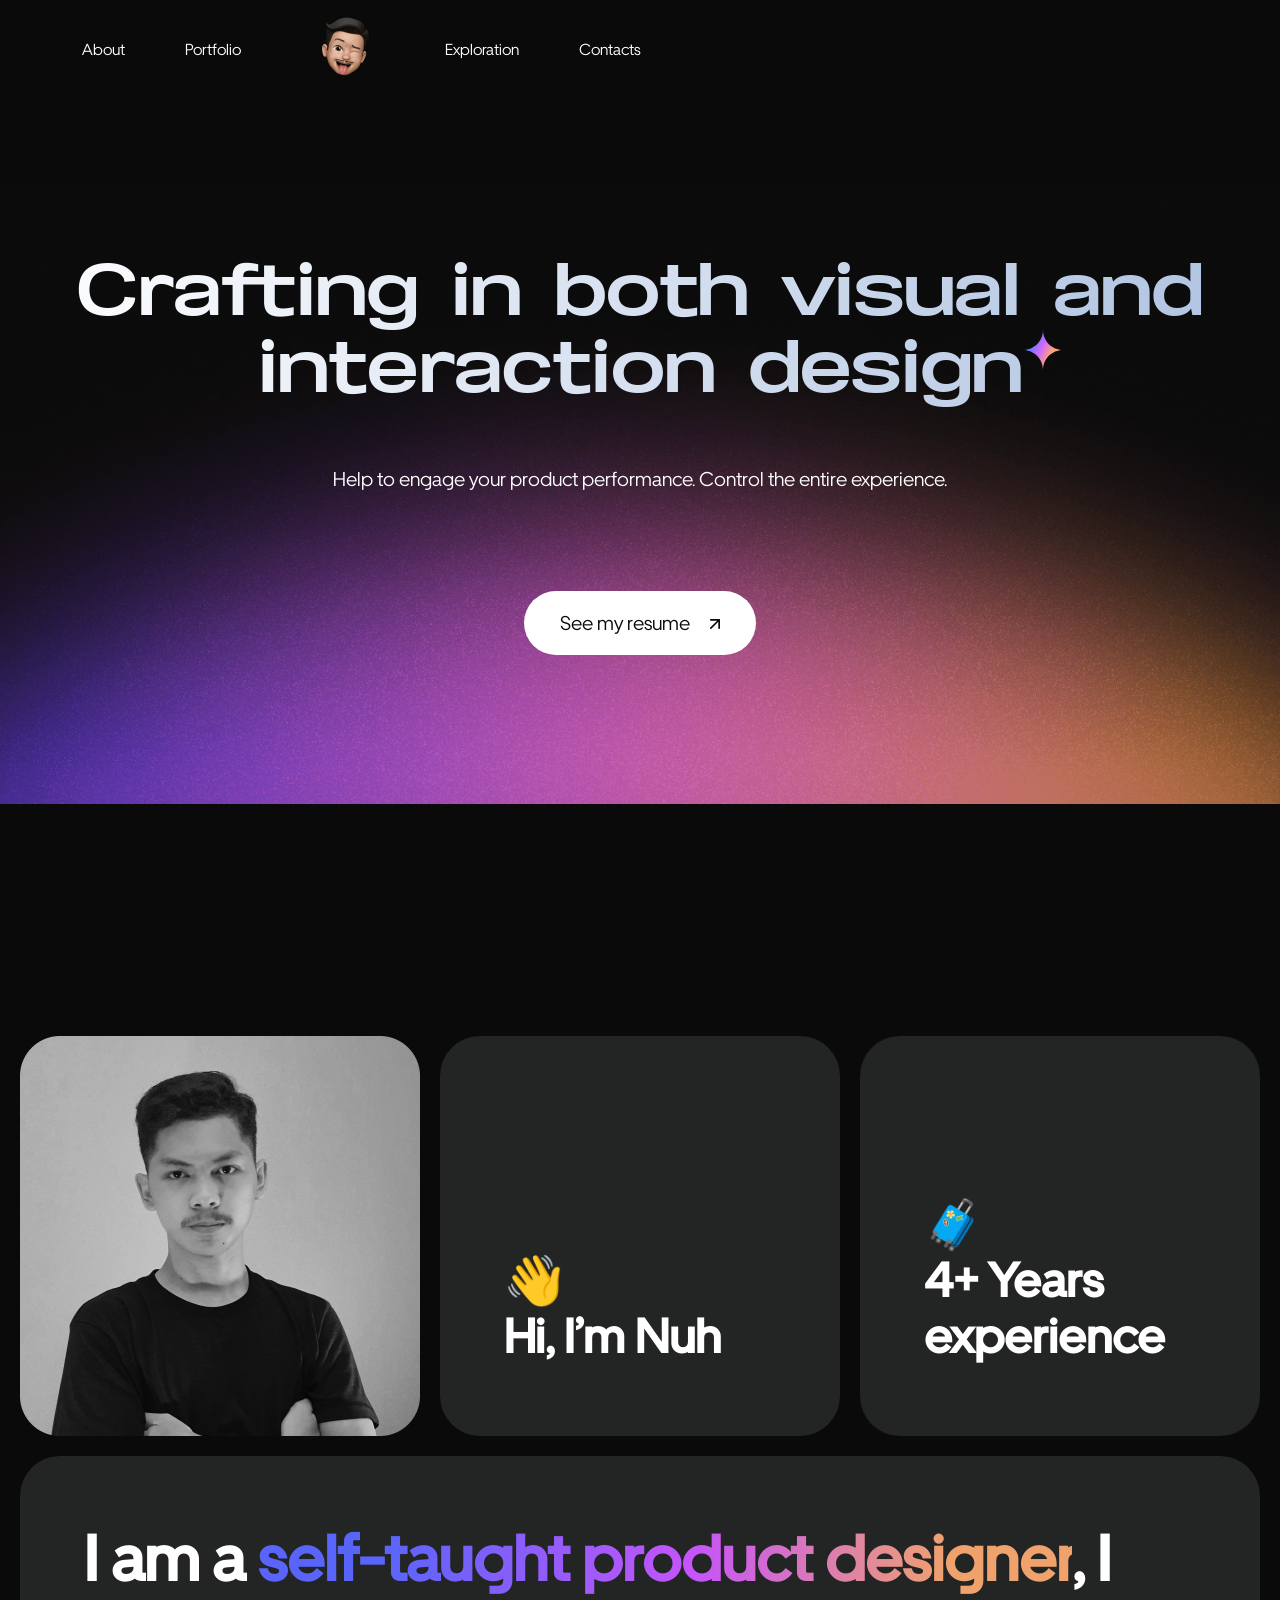
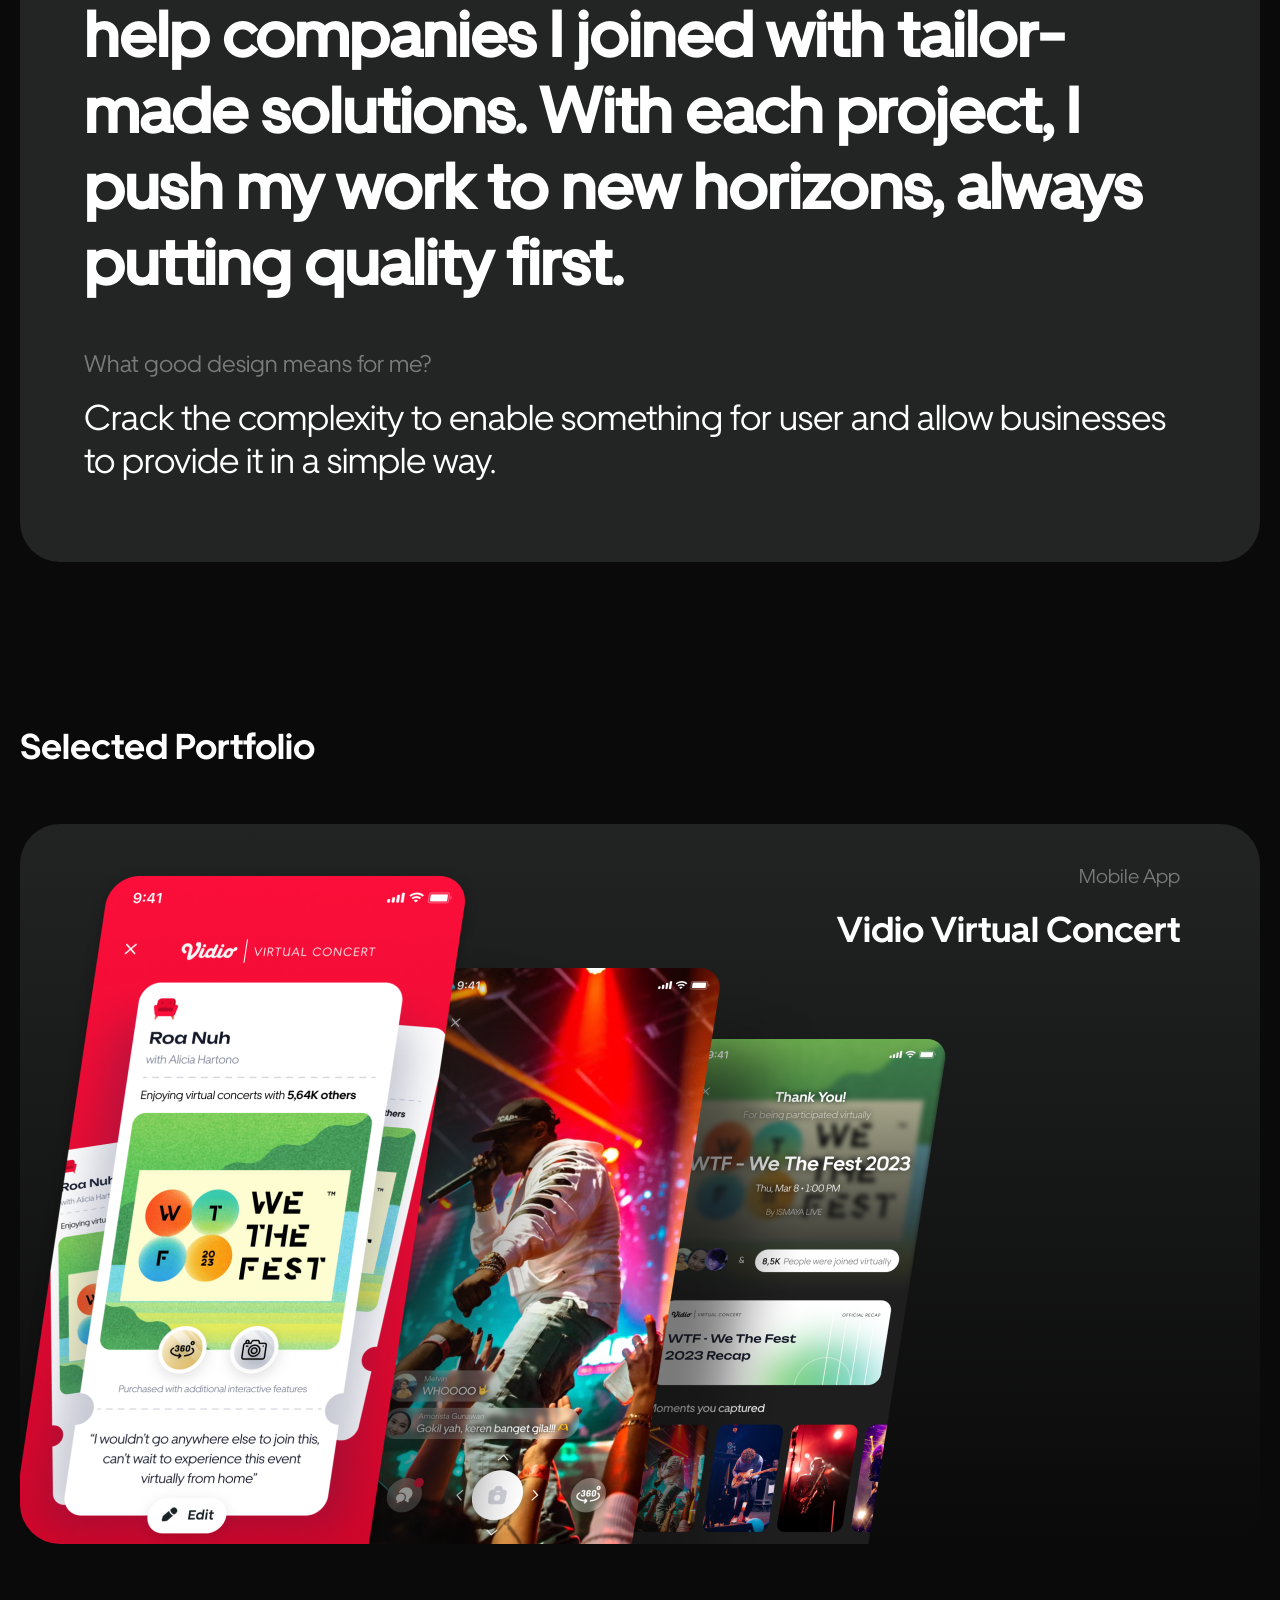
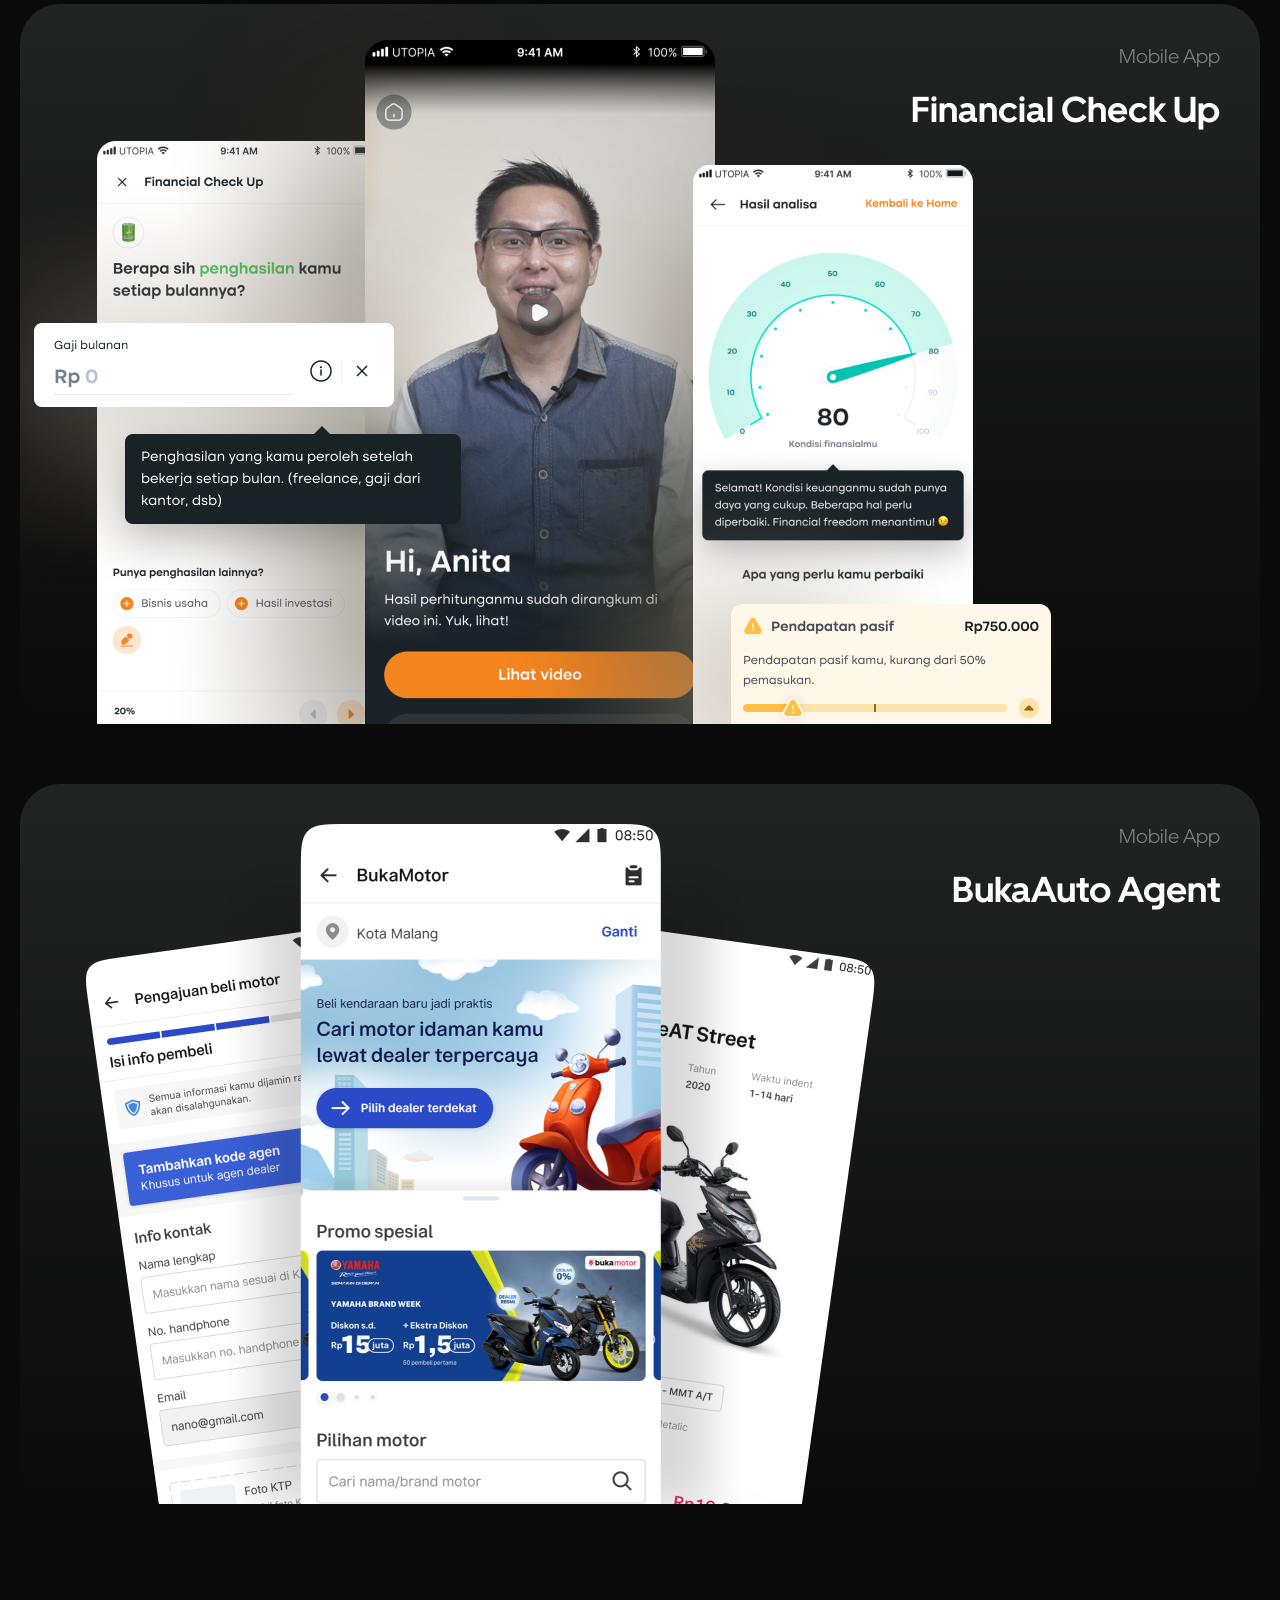
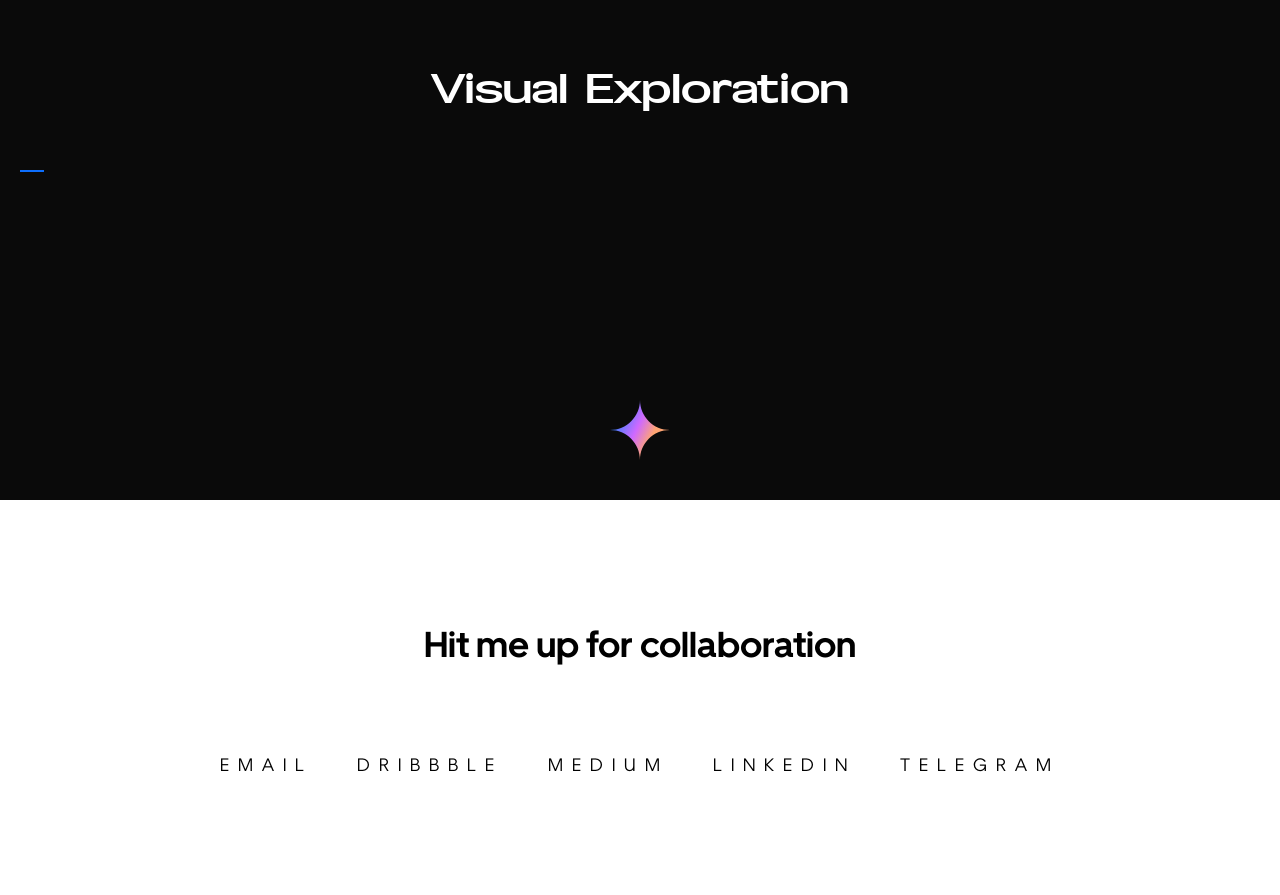
==== index.html @ 3cb9debc "4 years and linked portfolio" ====
<!DOCTYPE html>
<html lang="en">

<head>
    <meta charset="UTF-8">
    <meta http-equiv="X-UA-Compatible" content="IE=edge">
    <meta name="viewport" content="width=device-width, initial-scale=1.0">
    <link href="https://cdn.jsdelivr.net/npm/bootstrap@5.0.2/dist/css/bootstrap.min.css" rel="stylesheet"
        integrity="sha384-EVSTQN3/azprG1Anm3QDgpJLIm9Nao0Yz1ztcQTwFspd3yD65VohhpuuCOmLASjC" crossorigin="anonymous">
    <link rel="stylesheet" href="sass/main.css">
    <link rel="stylesheet" href="https://cdnjs.cloudflare.com/ajax/libs/slick-carousel/1.9.0/slick.min.css">
    <link rel="stylesheet" href="https://cdnjs.cloudflare.com/ajax/libs/slick-carousel/1.9.0/slick-theme.min.css">
    <link rel="stylesheet" href="sass/slick.css">

    <title>Roa Nuh</title>
    <link rel="apple-touch-icon" sizes="57x57" href="/apple-icon-57x57.png">
    <link rel="apple-touch-icon" sizes="60x60" href="/apple-icon-60x60.png">
    <link rel="apple-touch-icon" sizes="72x72" href="/apple-icon-72x72.png">
    <link rel="apple-touch-icon" sizes="76x76" href="/apple-icon-76x76.png">
    <link rel="apple-touch-icon" sizes="114x114" href="/apple-icon-114x114.png">
    <link rel="apple-touch-icon" sizes="120x120" href="/apple-icon-120x120.png">
    <link rel="apple-touch-icon" sizes="144x144" href="/apple-icon-144x144.png">
    <link rel="apple-touch-icon" sizes="152x152" href="/apple-icon-152x152.png">
    <link rel="apple-touch-icon" sizes="180x180" href="/apple-icon-180x180.png">
    <link rel="icon" type="image/png" sizes="192x192" href="/android-icon-192x192.png">
    <link rel="icon" type="image/png" sizes="32x32" href="/favicon-32x32.png">
    <link rel="icon" type="image/png" sizes="96x96" href="/favicon-96x96.png">
    <link rel="icon" type="image/png" sizes="16x16" href="/favicon-16x16.png">
    <link rel="manifest" href="/manifest.json">
    <meta name="msapplication-TileColor" content="#ffffff">
    <meta name="msapplication-TileImage" content="/ms-icon-144x144.png">
    <meta name="theme-color" content="#ffffff">
</head>

<body>
    <nav class="navbar navbar-expand-lg fixed-top navbar-dark d-lg-flex flex-lg-wrap">
        <div class="container d-flex justify-content-center">
            <div class="d-flex w-100 justify-content-end">
                <div class="d-flex justify-content-end flex-grow-1 custom">
                    <img class="d-block d-md-none nuha" src="/assets/sticker 2.png" alt="">
                </div>
                <div class="d-flex justify-content-end flex-grow-1 align-items-center">
                    <button class="btn navbar-toggler border-0 px-2" type="button" data-bs-toggle="offcanvas"
                        data-bs-target="#offcanvasnav" aria-controls="offcanvasnav">
                        <img src="/assets/paragraph 1-navbar.svg" alt="">
                    </button>
                </div>
            </div>
            <div class="offcanvas offcanvas-start-lg bg-transparent" tabindex="-1" id="offcanvasnav"
                aria-labelledby="offcanvasnavLabel">
                <div class="offcanvas-header d-flex d-md-none">
                    <img class="sticker d-none d-md-flex" src="/assets/sticker 2.png" alt="">
                </div>
                <div class="offcanvas-body p-lg-0" data-bs-dismiss="offcanvas">
                    <ul class="navbar-nav">

                        <!-- About -->
                        <li class="nav-item">
                            <a class="nav-link" data-bs-dismiss="offcanvas" aria-current="page" href="#about">About</a>
                        </li>

                        <!-- portfolio -->
                        <li class="nav-item">
                            <a class="nav-link" data-bs-dismiss="offcanvas" href="#selected">Portfolio</a>
                        </li>

                        <!-- Face 3D -->
                        <li class="nav-item nuha d-none d-lg-flex">
                            <a id="logo-wrapper" class="nav-link" data-bs-dismiss="offcanvas" href="#"><img id="logo"
                                    class="logo" src="assets/img/Foto/sticker2.png" alt=""></a>
                        </li>

                        <!-- exploration -->
                        <li class="nav-item">
                            <a class="nav-link" data-bs-dismiss="offcanvas" href="#visual">Exploration</a>
                        </li>

                        <!-- Contacts -->
                        <li class="nav-item">
                            <a class="nav-link" data-bs-dismiss="offcanvas" href="#contact">Contacts</a>
                        </li>

                        <!-- ??? -->
                        <li class="nav-item d-flex d-lg-none">
                            <a class="nav-link" data-bs-dismiss="offcanvas" href="#"><img src="assets/times 1.svg"
                                    alt=""></a>
                        </li>

                    </ul>
                </div>
            </div>
        </div>
    </nav>
    <header>
        <h1 class="title">Crafting in both visual and interaction design
            <img src="/assets/Subtract-bintang.svg" alt="">
        </h1>
        <p class="subtitle">Help to engage your product performance. Control the entire experience. </p>
        <a target="_blank" href="https://drive.google.com/file/d/1WU5t7-QizOpuaJsNHJ0V1bMNFbzboDWl/view?usp=sharing">
            <button>See my resume <img src="/assets/Vector.svg" alt=""></button>
        </a>
    </header>
    <main>
        <div class="wrap">
            <div id="brand-section">
                <div class="inner-brand order-2 order-lg-1">
                    <img class="" src="assets/img/logo/logo-greative.svg" alt="">
                </div>
                <div class="inner-brand order-2 order-lg-1">
                    <img class="" src="assets/img/logo/logo-bukalapak.svg" alt="">
                </div>
                <div class="inner-brand order-1 order-lg-2 bukalapak">
                    <img class="" src="assets/img/logo/logo-ukteam.svg" alt="">
                </div>
                <div class="inner-brand order-3">
                    <img class="" src="assets/img/logo/logo-ukteam-1.svg" alt="">
                </div>
            </div>
            <div id="about">
                <div class="iam d-flex">
                    <img src="assets/img/Foto/Mask group@2x.png" alt="">
                    <div class="desc smaller">
                        <h1>👋
                            </br> Hi, I’m Nuh</h1>
                    </div>
                    <div class="desc smaller">
                        <h1>🧳
                            </br>
                            4+ Years</br>
                            experience</h1>
                    </div>
                </div>
                <div class="desc">
                    <h1>
                        I am a <span> self-taught product designer</span>, I help companies I joined with tailor-made
                        solutions. With
                        each
                        project, I push my work to new horizons, always putting quality first.
                    </h1>
                    <div class="block">
                        <p class="question">What good design means for me?</p>
                        <p class="answer">Crack the complexity to enable something for user and allow businesses to
                            provide it in a
                            simple
                            way.</p>
                    </div>
                </div>
            </div>
            <div id="selected">
                <h2>selected portfolio</h2>
                <div class="wrap">
                    <a target="_blank"
                        href="https://roanuh.medium.com/bukaauto-omnichannel-helping-sales-agent-to-get-a-deal-with-customer-through-one-channel-5995eac668b1">
                        <div class="selected d-flex flex-column">
                            <div class="selected__body">
                                <div class="selected__header">
                                    <p>mobile app</p>
                                    <h3>Vidio Virtual Concert</h3>
                                </div>
                                <img class="h-100" src="/assets/img/portfolio/Vidio2.png" alt="">
                            </div>
                        </div>
                    </a>
                    <a target="_blank"
                        href="https://roanuh.medium.com/case-study-financial-check-up-enable-users-to-self-check-their-financial-healthiness-90691ae67f3f">
                        <div class="selected d-flex flex-column">
                            <div class="selected__body p-0">
                                <div class="selected__header">
                                    <p>Mobile App</p>
                                    <h3>Financial Check Up</h3>
                                </div>
                                <img class="h-100" src="assets/img/portfolio/finansialku2.png" alt="">
                            </div>
                        </div>
                    </a>
                    <a target="_blank"
                        href="https://roanuh.medium.com/bukaauto-omnichannel-helping-sales-agent-to-get-a-deal-with-customer-through-one-channel-5995eac668b1">
                        <div class="selected d-flex flex-column">
                            <div class="selected__body p-0">
                                <div class="selected__header">
                                    <p>Mobile App</p>
                                    <h3>BukaAuto Agent</h3>
                                </div>
                                <img class="h-100" src="assets/img/portfolio/bukaauto2.png" alt="">
                            </div>
                        </div>
                    </a>
                </div>
            </div>
            <div id="visual">
                <h2>Visual Exploration</h2>
                <div class="slider box slick-slider center py-4">
                    <a target="_blank" href="https://dribbble.com/shots/21171427-Landing-Page-Digital-Agency">
                        <img src="https://cdn.dribbble.com/userupload/6173289/file/original-4c67ae0beddb29ec4701c2e7c8cdf53f.png?compress=1&resize=2048x1536"
                            alt="">
                    </a>
                    <a target="_blank" href="https://dribbble.com/shots/21170160-Landing-Page-Digital-Agency">
                        <img src="https://cdn.dribbble.com/userupload/6170355/file/original-d67ada4cf86a3e18c7ea3d18adf6c7a3.png?compress=1&resize=2048x1536"
                            alt="">
                    </a>
                    <a target="_blank" href="https://dribbble.com/shots/21170114-Landing-Page-Digital-Agency">
                        <img src="https://cdn.dribbble.com/userupload/6170257/file/original-bf0640d02e736dcd095bedfc10132c94.png?compress=1&resize=2048x1536"
                            alt="">
                    </a>
                    <a target="_blank" href="https://dribbble.com/shots/18782013-Fitness-app">
                        <img src="https://cdn.dribbble.com/userupload/3128999/file/original-1551cef60dccf6d72b7872d603a40f46.png?compress=1&resize=2048x1536"
                            alt="">
                    </a>
                    <a target="_blank"
                        href="https://dribbble.com/shots/16493114-Thinkware-Dashcam-Mobile-App-iPad-Exploration">
                        <img src="https://cdn.dribbble.com/users/1879522/screenshots/16493114/media/540565344709a02530e4d899bfe884b4.png?compress=1&resize=1600x1200&vertical=top"
                            alt="">
                    </a>
                    <a target="_blank"
                        href="https://dribbble.com/shots/16493067-Thinkware-Dashcam-Mobile-App-Exploration">
                        <img src="https://cdn.dribbble.com/users/1879522/screenshots/16493067/media/9660f89d99808830d97a36f6e8763c70.png?compress=1&resize=1600x1200&vertical=top"
                            alt="">
                    </a>
                    <a target="_blank" href="https://dribbble.com/shots/16235113-Cycling-Apps">
                        <img src="https://cdn.dribbble.com/users/1879522/screenshots/16235113/media/be4d7e2d420cddb9c8c819298b58776e.png?compress=1&resize=1600x1200&vertical=top"
                            alt="">
                    </a>
                </div>
            </div>
            <img src="/assets/Subtract-bintang.svg" alt="" class="bintang-60">
        </div>
    </main>
    <footer id="contact">
        <h2>Hit me up for collaboration</h2>
        <div class="social">
            <a target="_blank" href="mailto:roa.nuha@gmail.com">email</a>
            <a target="_blank" href="https://dribbble.com/roanuh">dribbble</a>
            <a target="_blank" href="https://medium.com/@roanuh">medium</a>
            <a target="_blank" href="https://linkedin.com/in/roa-nuha-kalijaga-222148157/">linkedin</a>
            <a target="_blank" href="https://t.me/roanuh">telegram</a>
        </div>
    </footer>

    <a href="#" id="top" class="top"><img src="/assets/Group 358-top.svg" alt=""></a>

    <script src="https://cdnjs.cloudflare.com/ajax/libs/jquery/3.4.1/jquery.min.js"></script>
    <script src="https://cdnjs.cloudflare.com/ajax/libs/slick-carousel/1.9.0/slick.min.js"></script>
    <script src="https://cdn.jsdelivr.net/npm/bootstrap@5.0.2/dist/js/bootstrap.min.js"
        integrity="sha384-cVKIPhGWiC2Al4u+LWgxfKTRIcfu0JTxR+EQDz/bgldoEyl4H0zUF0QKbrJ0EcQF"
        crossorigin="anonymous"></script>
    <script src="js/main.js"></script>
</body>

</html>
---- sass/main.css ----
@import url("https://fonts.googleapis.com/css2?family=Rubik&display=swap");
@font-face {
  font-family: "specify";
  src: url("../assets/specify-extended-bold.ttf") format("truetype");
}
@font-face {
  font-family: "Uber Medium";
  src: url("../assets/font/UberMove/UberMove-Medium.otf") format("opentype");
}
@font-face {
  font-family: "Uber Bold";
  src: url("../assets/font/UberMove/UberMove-Bold.otf") format("opentype");
}
@font-face {
  font-family: "Uber Light";
  src: url("../assets/font/UberMove/UberMove-Light.otf") format("opentype");
}
@font-face {
  font-family: "Uber Regular";
  src: url("../assets/font/UberMove/UberMove-Regular.otf") format("opentype");
}
* {
  padding: 0px;
  margin: 0px;
  border: 0px;
  color: white;
  scroll-behavior: smooth;
  cursor: url(/assets/cursor.svg), auto;
  box-sizing: border-box;
}

img, svg {
  max-width: 100%;
}

@media (max-width: 480px) {
  .container {
    padding: 0 20px;
  }
}

html, body {
  height: 100%;
  width: 100%;
  max-width: 100%;
}

body {
  background: #0A0A0A;
  margin-top: 184px;
}

h1 {
  font-family: "specify";
  font-style: normal;
  font-weight: bold;
  font-size: 4rem;
}

h2 {
  font-family: "Uber Bold";
  font-style: normal;
  font-weight: bold;
  font-size: 36px;
  line-height: 50px;
  color: #FFFFFF;
  text-transform: capitalize;
  margin-bottom: 12px;
}

p, a {
  font-family: Uber Regular;
  font-style: normal;
  font-weight: normal;
  font-size: 20px;
  line-height: 24px;
}

.navbar {
  background: rgba(10, 10, 10, 0.4);
  z-index: 9999;
}

header {
  position: relative;
  display: flex;
  justify-content: center;
  align-items: center;
  flex-direction: column;
  height: 620px;
  overflow: auto;
  background-image: url("../assets/img/ambience 2/ambience2x.png");
  background-size: cover;
  background-position: bottom;
}
header .title {
  width: 100%;
  position: relative;
  margin-bottom: 60px;
  text-align: center;
  background: linear-gradient(90deg, #FFFFFF 0%, #ADC1E0 100%);
  -webkit-background-clip: text;
  -webkit-text-fill-color: transparent;
}
header .title img {
  position: absolute;
}
header .subtitle {
  margin-bottom: 100px;
}
header a {
  align-self: center;
}
header a button {
  align-self: center;
  background: #FFFFFF;
  border-radius: 46px;
  padding: 18px 36px;
  font-family: Uber Regular;
  font-style: normal;
  font-weight: normal;
  font-size: 20px;
  line-height: 28px;
  color: #0A0A0A;
  margin-bottom: 80px;
}
@media (max-width: 480px) {
  header a button {
    font-size: 14px;
    line-height: 28px;
    font-weight: normal;
    padding: 8px 16px;
  }
}
header a button img {
  margin-left: 15px;
}
header .separator {
  margin-bottom: 40px;
}
header p {
  font-family: Uber Regular;
  font-style: normal;
  font-weight: normal;
  font-size: 20px;
  line-height: 24px;
  text-align: center;
  color: white;
}
header .ambient {
  position: absolute;
  bottom: 0;
  left: 0;
  height: 100%;
  z-index: -1;
}

main {
  display: flex;
  justify-content: center;
  align-items: center;
  flex-direction: column;
  flex-wrap: nowrap;
}
main .wrap {
  width: 1240px;
  display: flex;
  flex-direction: column;
  gap: 160px;
}
main .wrap #brand-section {
  display: flex;
  flex-wrap: wrap;
  justify-content: space-evenly;
  padding: 52px 0px;
}
main .wrap #brand-section div {
  display: flex;
  justify-content: center;
  align-items: center;
  height: 48px;
  width: 260px;
}
main .wrap #about {
  display: flex;
  flex-direction: column;
  gap: 20px;
  margin-top: -80px;
}
main .wrap #about .iam {
  gap: 20px;
  width: 100%;
}
main .wrap #about .iam img {
  width: 400px;
}
main .wrap #about .desc {
  background: #232424;
  width: 100%;
  border-radius: 40px;
  padding: 64px;
  gap: 40px;
  display: flex;
  flex-direction: column;
}
main .wrap #about .desc span {
  background: linear-gradient(90.02deg, #5965FA 15.36%, #C654FB 53.43%, #F0A26D 84.97%);
  -webkit-background-clip: text;
  -webkit-text-fill-color: transparent;
}
main .wrap #about .desc h1 {
  font-family: Uber Medium;
  font-style: normal;
  font-weight: 700;
  font-size: 64px;
  line-height: 76px;
}
main .wrap #about .desc .block .question {
  font-family: "Uber Regular";
  font-style: normal;
  font-weight: 400;
  font-size: 24px;
  line-height: 32px;
  color: #7B7B7B;
}
main .wrap #about .desc .block .answer {
  font-family: "Uber Regular";
  font-style: normal;
  font-weight: 400;
  font-size: 36px;
  line-height: 43px;
  color: #ffffff;
}
main .wrap #about .desc.smaller {
  justify-content: flex-end;
}
main .wrap #about .desc.smaller h1 {
  font-size: 48px;
  line-height: 56px;
}
main .wrap #selected {
  display: flex;
  flex-direction: column;
  gap: 40px;
}
main .wrap #selected .wrap {
  display: flex;
  flex-direction: column;
  gap: 60px;
}
main .wrap #selected a {
  text-decoration: none !important;
}
main .wrap #selected .selected {
  overflow: hidden;
  background: linear-gradient(180deg, #222323 0%, rgba(34, 35, 35, 0) 100%);
  height: 520px;
  border-radius: 20px;
}
@media (min-width: 640px) {
  main .wrap #selected .selected {
    height: 720px;
    border-radius: 40px;
  }
}
main .wrap #selected .selected__header {
  padding: 40px;
  width: 100%;
}
main .wrap #selected .selected__header p {
  text-transform: capitalize;
  color: #787878;
  text-align: right;
  margin-bottom: 20px;
}
main .wrap #selected .selected__header h3 {
  font-family: Uber Bold;
  font-style: normal;
  font-weight: normal;
  font-size: 36px;
  line-height: 43px;
  text-align: right;
  font-weight: 400;
  margin-bottom: 20px;
}
main .wrap #selected .selected__header label {
  background: #2194FF;
  padding: 8px;
  font-size: 12px;
  line-height: 14px;
  text-transform: capitalize;
}
main .wrap #selected .selected__body {
  position: relative;
  height: 100%;
  padding: 0px 40px;
}
main .wrap #selected .selected__body img {
  max-width: 100%;
  position: absolute;
  left: 0;
  bottom: 0;
}
main .wrap #visual h2 {
  text-align: center;
  font-family: specify;
}

.bintang-60 {
  display: flex;
  margin: 40px auto;
  height: 60px;
  width: 60px;
}

footer {
  padding: 120px 220px;
  display: flex;
  justify-content: center;
  align-items: center;
  flex-direction: column;
  background: white;
  cursor: auto;
}
footer h2 {
  color: black !important;
  text-transform: unset;
  margin: 0 auto;
  cursor: default;
}
footer .social {
  width: 100%;
  max-width: 100%;
  margin-top: 84px;
  display: flex;
  flex-wrap: wrap;
  justify-content: space-between;
  align-items: center;
  cursor: default;
}
footer .social a {
  cursor: pointer;
  font-family: Uber Regular;
  font-style: normal;
  text-decoration: none;
  font-weight: normal;
  font-size: 18px;
  line-height: 21px;
  text-align: center;
  letter-spacing: 0.5em;
  color: #000000;
  text-transform: uppercase;
}

.top {
  display: none;
  position: fixed;
  z-index: 3;
  bottom: 36px;
  right: 36px;
  border-radius: 250px;
  box-shadow: 0px 6px 21px rgba(47, 70, 104, 0.16);
}
.top img {
  height: 48px;
  width: 48px;
}

@media (min-width: 992px) {
  .offcanvas {
    visibility: visible;
    position: relative;
    border: none;
    justify-content: flex-end;
    color: red;
  }
  .offcanvas .navbar-nav {
    align-items: center;
  }
  .offcanvas .navbar-nav .nav-item {
    margin: 0 30px;
  }
  .offcanvas .navbar-nav .nav-item:nth-child(1) {
    margin-left: 0px;
  }
  .offcanvas .navbar-nav .nav-item:nth-last-child(2) {
    margin-right: 0px;
  }
  .offcanvas .navbar-nav .nav-item .nav-link {
    padding: 0px;
    color: white;
  }
  .offcanvas .navbar-nav .nav-item.nav-link {
    color: white;
    font-weight: normal;
  }
  .offcanvas .navbar-nav #logo-wrapper {
    max-width: unset;
    height: 84px;
    transition: all 0.2s ease-in-out;
    display: flex;
    justify-content: center;
  }
  .offcanvas .navbar-nav #logo-wrapper .logo {
    height: 100%;
  }
}
@media (max-width: 720px) {
  .top {
    bottom: 20px;
    right: 20px;
  }
  .top img {
    height: 36px;
    width: 36px;
  }
  .flex-grow-1.custom {
    flex-grow: 1.3 !important;
  }
  .navbar-toggler {
    height: 24px;
    width: 24px;
    padding: 0px !important;
    margin: 0px !important;
  }
  .nuha {
    height: 48px;
  }
  body {
    margin-top: 90px;
  }
  h2 {
    font-size: 20px;
    line-height: 28px;
  }
  header .title {
    margin: 0px 6vw;
    width: auto;
    font-size: 24px;
    line-height: 33px;
    font-weight: normal;
    text-align: center;
    background: -webkit-linear-gradient(90.03deg, #FFFFFF 0.01%, #ADC1E0 99.96%);
    -webkit-background-clip: text;
    -webkit-text-fill-color: transparent;
    margin-bottom: 20px;
  }
  header .title img {
    height: 4vw;
  }
  header .subtitle {
    font-size: 12px;
    line-height: 14px;
    margin-bottom: 60px;
  }
  header > img {
    height: 30%;
    right: 0px;
    bottom: 15px;
  }
  header button {
    margin-bottom: 40px;
  }
  header #brand-section {
    flex-wrap: wrap;
    flex-direction: row;
  }
  header #brand-section div {
    height: -moz-min-content;
    height: min-content;
    width: auto;
    width: 84px;
    height: 20px;
  }
  header #brand-section .bukalapak {
    width: 124px;
    height: 20px;
    margin: 0px 100px;
    margin-bottom: 26px;
  }
  .offcanvas {
    width: 100%;
    -webkit-backdrop-filter: blur(24px);
            backdrop-filter: blur(24px);
  }
  .offcanvas .navbar-nav {
    display: flex;
    height: 100%;
    justify-content: flex-end;
    align-items: center;
    padding: 40px;
  }
  .offcanvas .navbar-nav li {
    margin-top: 40px;
  }
  .offcanvas .navbar-nav li:nth-last-child(1) {
    margin-top: 66px;
  }
  .offcanvas-start-lg {
    background-color: rgba(10, 10, 10, 0.4) !important;
    top: 0;
    left: 0;
    border-right: 1px solid rgba(0, 0, 0, 0.2);
    transform: translateX(-100%);
  }
  .offcanvas-start-lg .navbar-nav li a {
    color: #fff !important;
  }
  #selected .selected {
    height: -moz-min-content;
    height: min-content;
  }
  #selected .selected__header p {
    font-size: 12px;
    line-height: 14px;
    margin-bottom: 8px;
  }
  #selected .selected__header h3 {
    font-size: 20px;
    line-height: 24px;
    margin-bottom: 20px;
  }
  #selected .selected__header label {
    font-size: 10px;
    line-height: 12px;
    padding: 6px 8px;
  }
  #selected .selected__body {
    position: relative;
  }
  #selected .selected__body img {
    position: relative;
  }
  #about .iam img {
    width: 400px;
  }
  footer {
    padding: 60px 20px;
  }
  footer h2 {
    text-align: center;
    font-size: 20px;
    line-height: 28px;
  }
  footer .social {
    flex-direction: column;
    justify-content: start;
  }
  footer .social a {
    margin-bottom: 32px;
    font-size: 14px;
    line-height: 17px;
  }
}/*# sourceMappingURL=main.css.map */
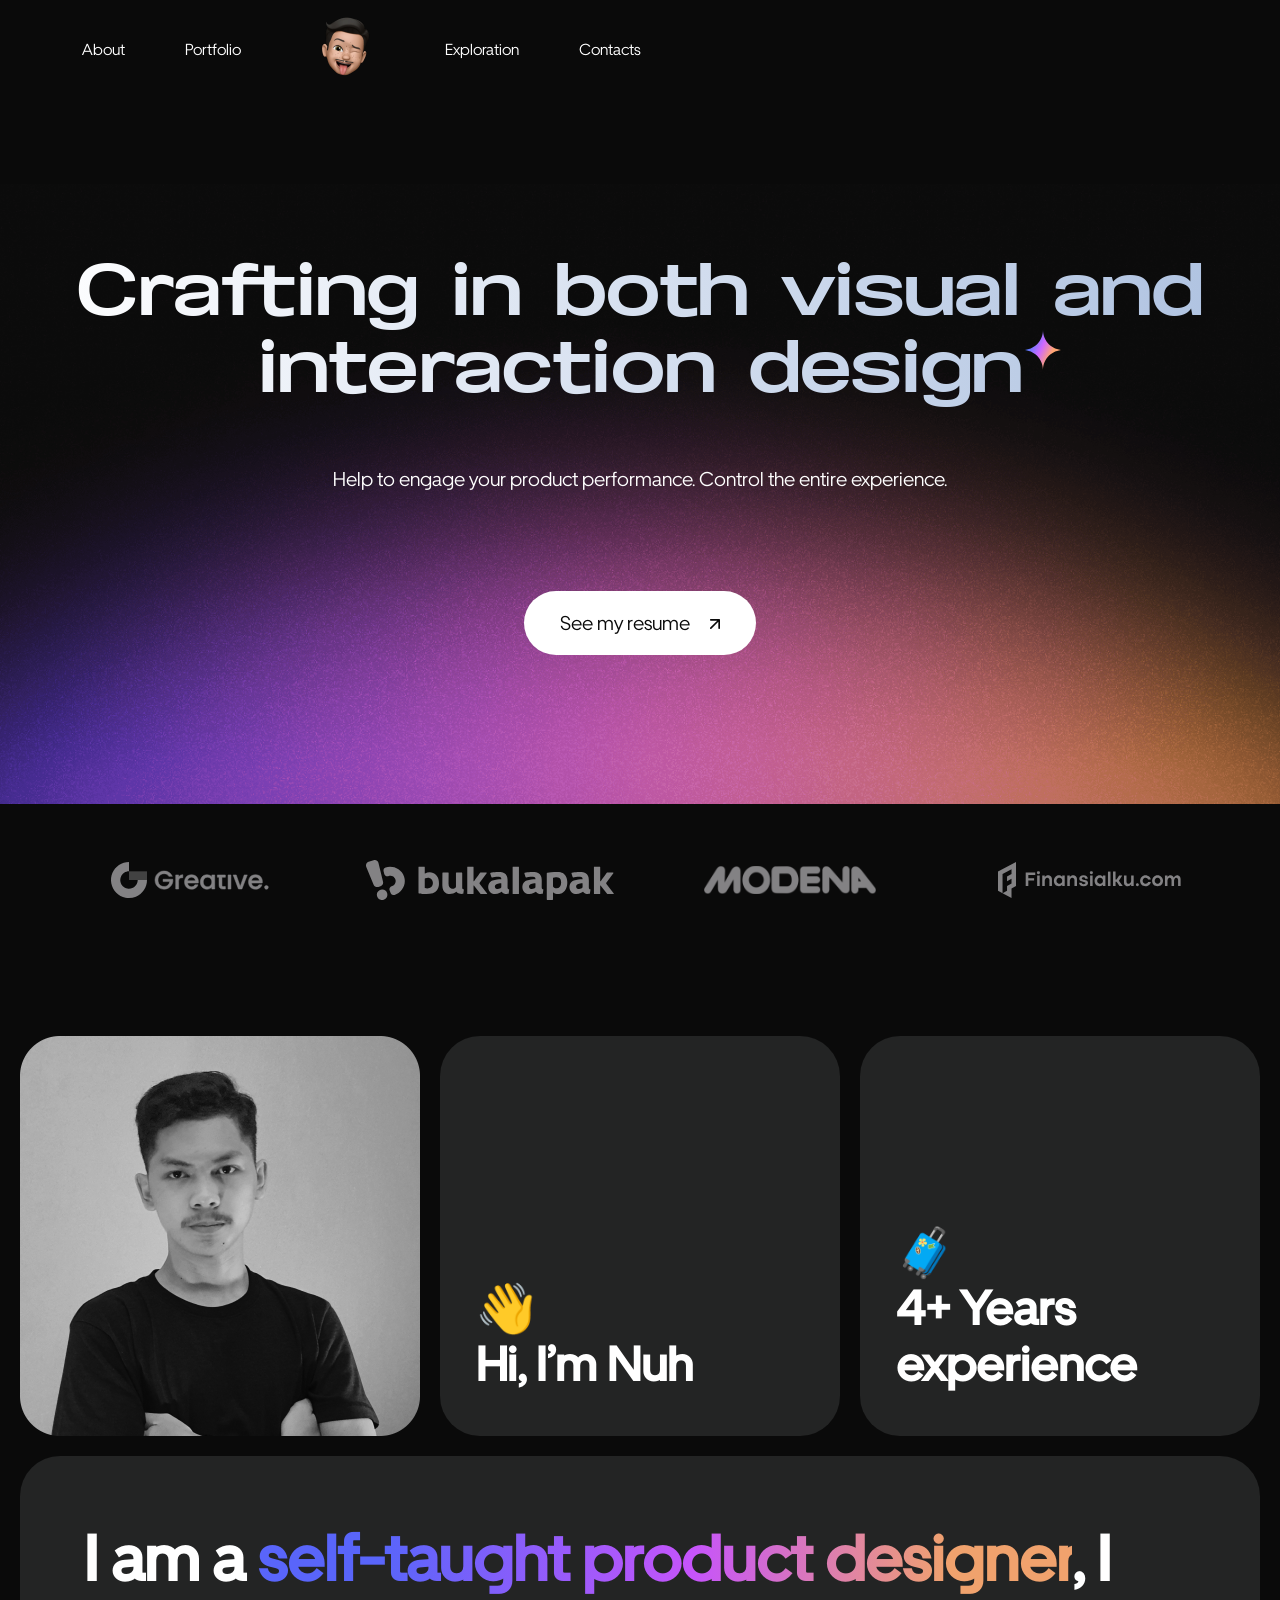
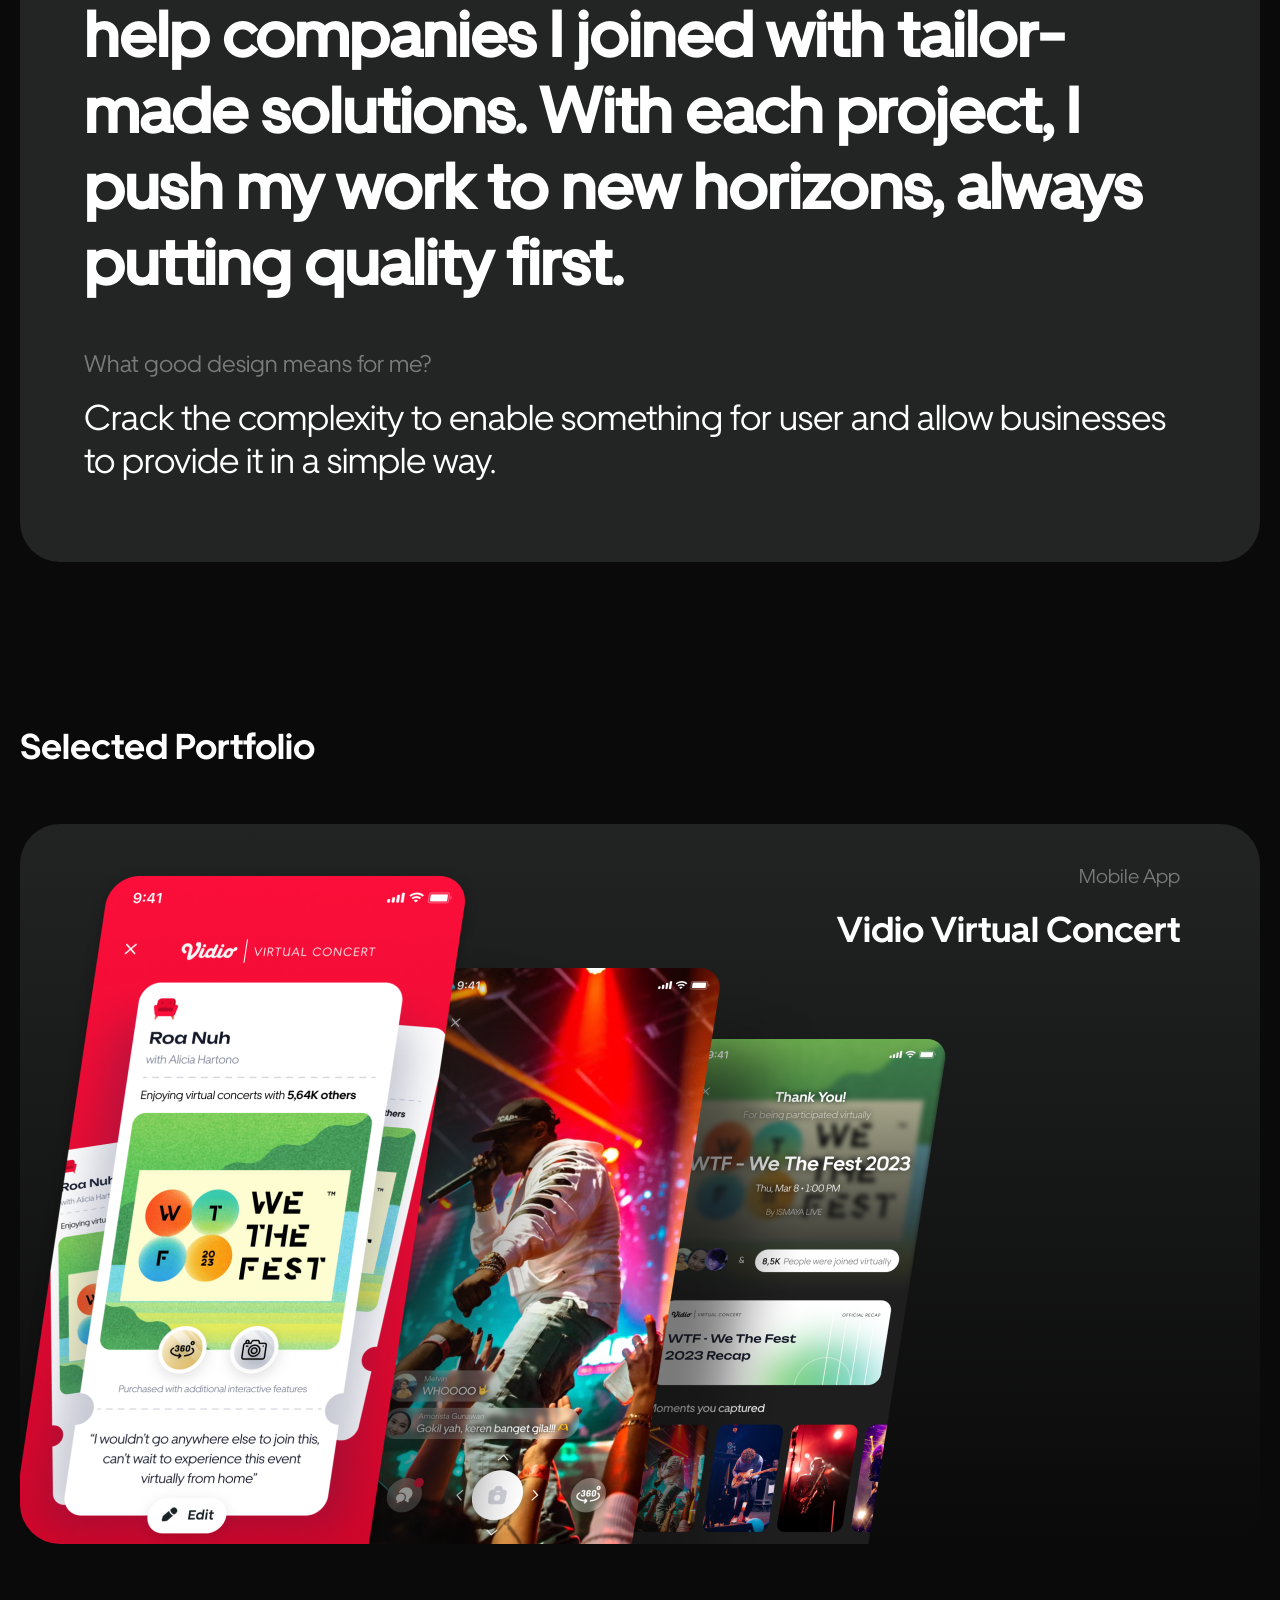
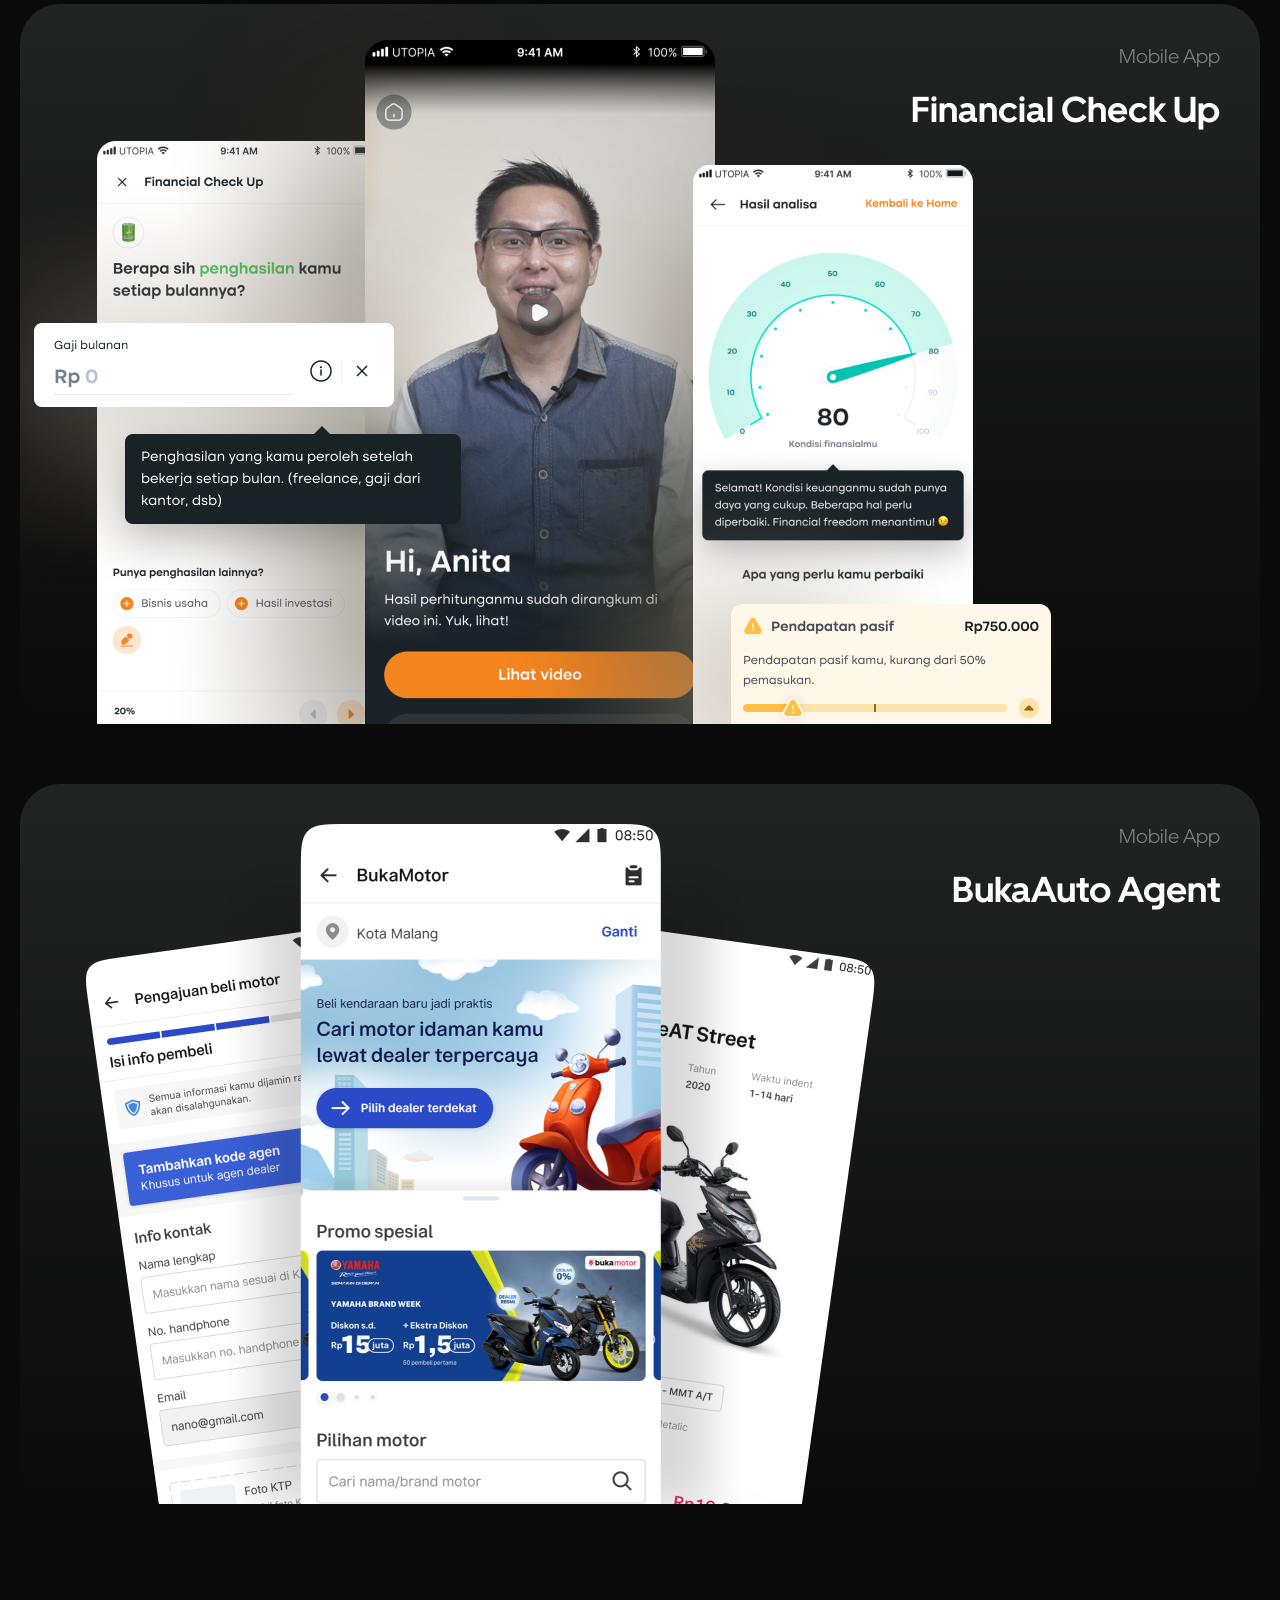
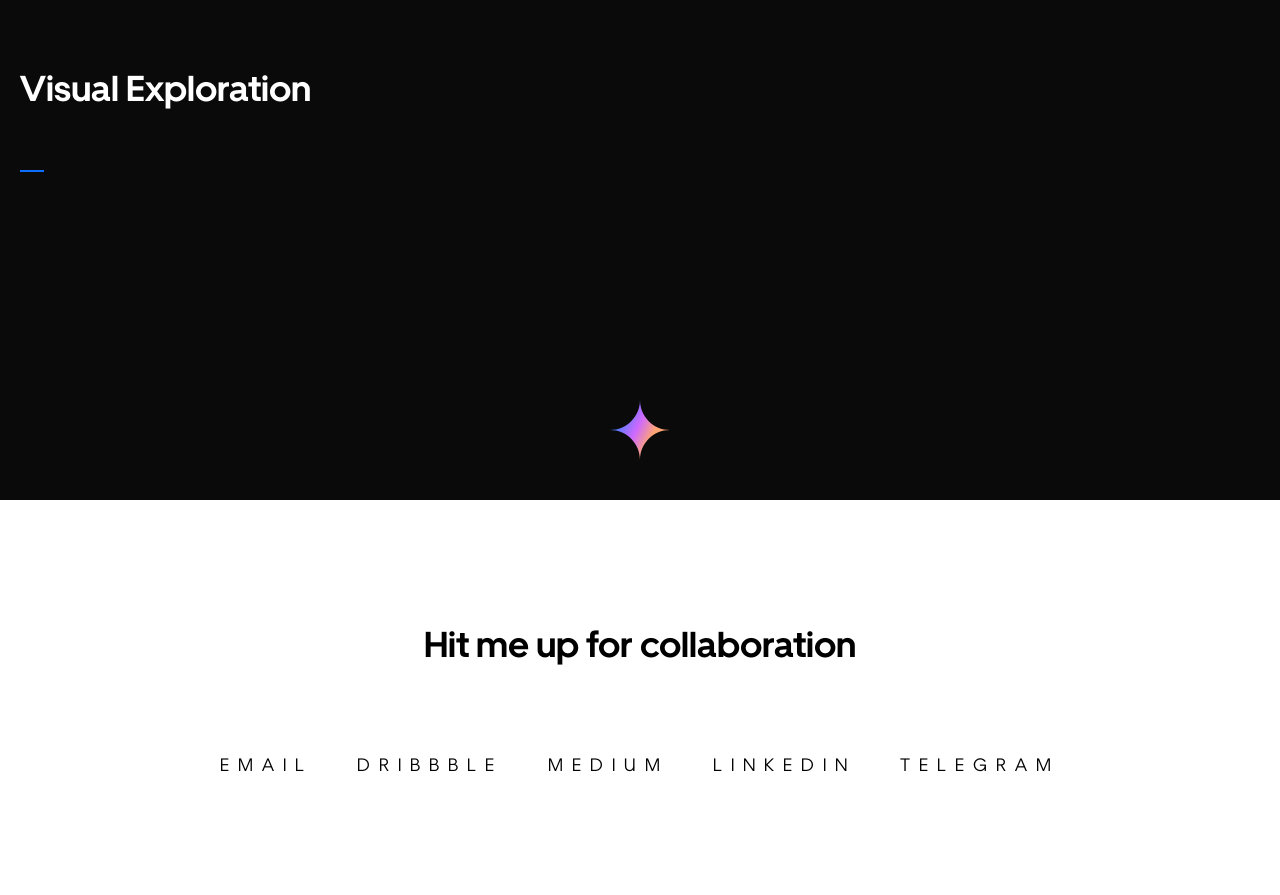
==== commit 0d1b495f: "fixing header with container" ====
--- a/index.html
+++ b/index.html
@@ -92,13 +92,16 @@
         </div>
     </nav>
     <header>
-        <h1 class="title">Crafting in both visual and interaction design
-            <img src="/assets/Subtract-bintang.svg" alt="">
-        </h1>
-        <p class="subtitle">Help to engage your product performance. Control the entire experience. </p>
-        <a target="_blank" href="https://drive.google.com/file/d/1WU5t7-QizOpuaJsNHJ0V1bMNFbzboDWl/view?usp=sharing">
-            <button>See my resume <img src="/assets/Vector.svg" alt=""></button>
-        </a>
+        <div class="wrap">
+            <h1 class="title">Crafting in both visual and interaction design
+                <img src="/assets/Subtract-bintang.svg" alt="">
+            </h1>
+            <p class="subtitle">Help to engage your product performance. Control the entire experience. </p>
+            <a target="_blank"
+                href="https://drive.google.com/file/d/1WU5t7-QizOpuaJsNHJ0V1bMNFbzboDWl/view?usp=sharing">
+                <button>See my resume <img src="/assets/Vector.svg" alt=""></button>
+            </a>
+        </div>
     </header>
     <main>
         <div class="wrap">
--- a/sass/main.css
+++ b/sass/main.css
@@ -155,6 +155,17 @@
   z-index: -1;
 }
 
+.wrap {
+  width: 1240px;
+  display: flex;
+  flex-direction: column;
+  gap: 160px;
+}
+
+header .wrap {
+  gap: 0px;
+}
+
 main {
   display: flex;
   justify-content: center;
@@ -162,39 +173,33 @@
   flex-direction: column;
   flex-wrap: nowrap;
 }
-main .wrap {
-  width: 1240px;
-  display: flex;
-  flex-direction: column;
-  gap: 160px;
-}
-main .wrap #brand-section {
+main #brand-section {
   display: flex;
   flex-wrap: wrap;
   justify-content: space-evenly;
   padding: 52px 0px;
 }
-main .wrap #brand-section div {
+main #brand-section div {
   display: flex;
   justify-content: center;
   align-items: center;
   height: 48px;
   width: 260px;
 }
-main .wrap #about {
+main #about {
   display: flex;
   flex-direction: column;
   gap: 20px;
   margin-top: -80px;
 }
-main .wrap #about .iam {
+main #about .iam {
   gap: 20px;
   width: 100%;
 }
-main .wrap #about .iam img {
+main #about .iam img {
   width: 400px;
 }
-main .wrap #about .desc {
+main #about .desc {
   background: #232424;
   width: 100%;
   border-radius: 40px;
@@ -203,19 +208,19 @@
   display: flex;
   flex-direction: column;
 }
-main .wrap #about .desc span {
+main #about .desc span {
   background: linear-gradient(90.02deg, #5965FA 15.36%, #C654FB 53.43%, #F0A26D 84.97%);
   -webkit-background-clip: text;
   -webkit-text-fill-color: transparent;
 }
-main .wrap #about .desc h1 {
+main #about .desc h1 {
   font-family: Uber Medium;
   font-style: normal;
   font-weight: 700;
   font-size: 64px;
   line-height: 76px;
 }
-main .wrap #about .desc .block .question {
+main #about .desc .block .question {
   font-family: "Uber Regular";
   font-style: normal;
   font-weight: 400;
@@ -223,7 +228,7 @@
   line-height: 32px;
   color: #7B7B7B;
 }
-main .wrap #about .desc .block .answer {
+main #about .desc .block .answer {
   font-family: "Uber Regular";
   font-style: normal;
   font-weight: 400;
@@ -231,49 +236,50 @@
   line-height: 43px;
   color: #ffffff;
 }
-main .wrap #about .desc.smaller {
+main #about .desc.smaller {
+  padding: 36px;
   justify-content: flex-end;
 }
-main .wrap #about .desc.smaller h1 {
+main #about .desc.smaller h1 {
   font-size: 48px;
   line-height: 56px;
 }
-main .wrap #selected {
+main #selected {
   display: flex;
   flex-direction: column;
   gap: 40px;
 }
-main .wrap #selected .wrap {
+main #selected .wrap {
   display: flex;
   flex-direction: column;
   gap: 60px;
 }
-main .wrap #selected a {
+main #selected a {
   text-decoration: none !important;
 }
-main .wrap #selected .selected {
+main #selected .selected {
   overflow: hidden;
   background: linear-gradient(180deg, #222323 0%, rgba(34, 35, 35, 0) 100%);
   height: 520px;
   border-radius: 20px;
 }
 @media (min-width: 640px) {
-  main .wrap #selected .selected {
+  main #selected .selected {
     height: 720px;
     border-radius: 40px;
   }
 }
-main .wrap #selected .selected__header {
+main #selected .selected__header {
   padding: 40px;
   width: 100%;
 }
-main .wrap #selected .selected__header p {
+main #selected .selected__header p {
   text-transform: capitalize;
   color: #787878;
   text-align: right;
   margin-bottom: 20px;
 }
-main .wrap #selected .selected__header h3 {
+main #selected .selected__header h3 {
   font-family: Uber Bold;
   font-style: normal;
   font-weight: normal;
@@ -283,25 +289,25 @@
   font-weight: 400;
   margin-bottom: 20px;
 }
-main .wrap #selected .selected__header label {
+main #selected .selected__header label {
   background: #2194FF;
   padding: 8px;
   font-size: 12px;
   line-height: 14px;
   text-transform: capitalize;
 }
-main .wrap #selected .selected__body {
+main #selected .selected__body {
   position: relative;
   height: 100%;
   padding: 0px 40px;
 }
-main .wrap #selected .selected__body img {
+main #selected .selected__body img {
   max-width: 100%;
   position: absolute;
   left: 0;
   bottom: 0;
 }
-main .wrap #visual h2 {
+main #selected #visual h2 {
   text-align: center;
   font-family: specify;
 }
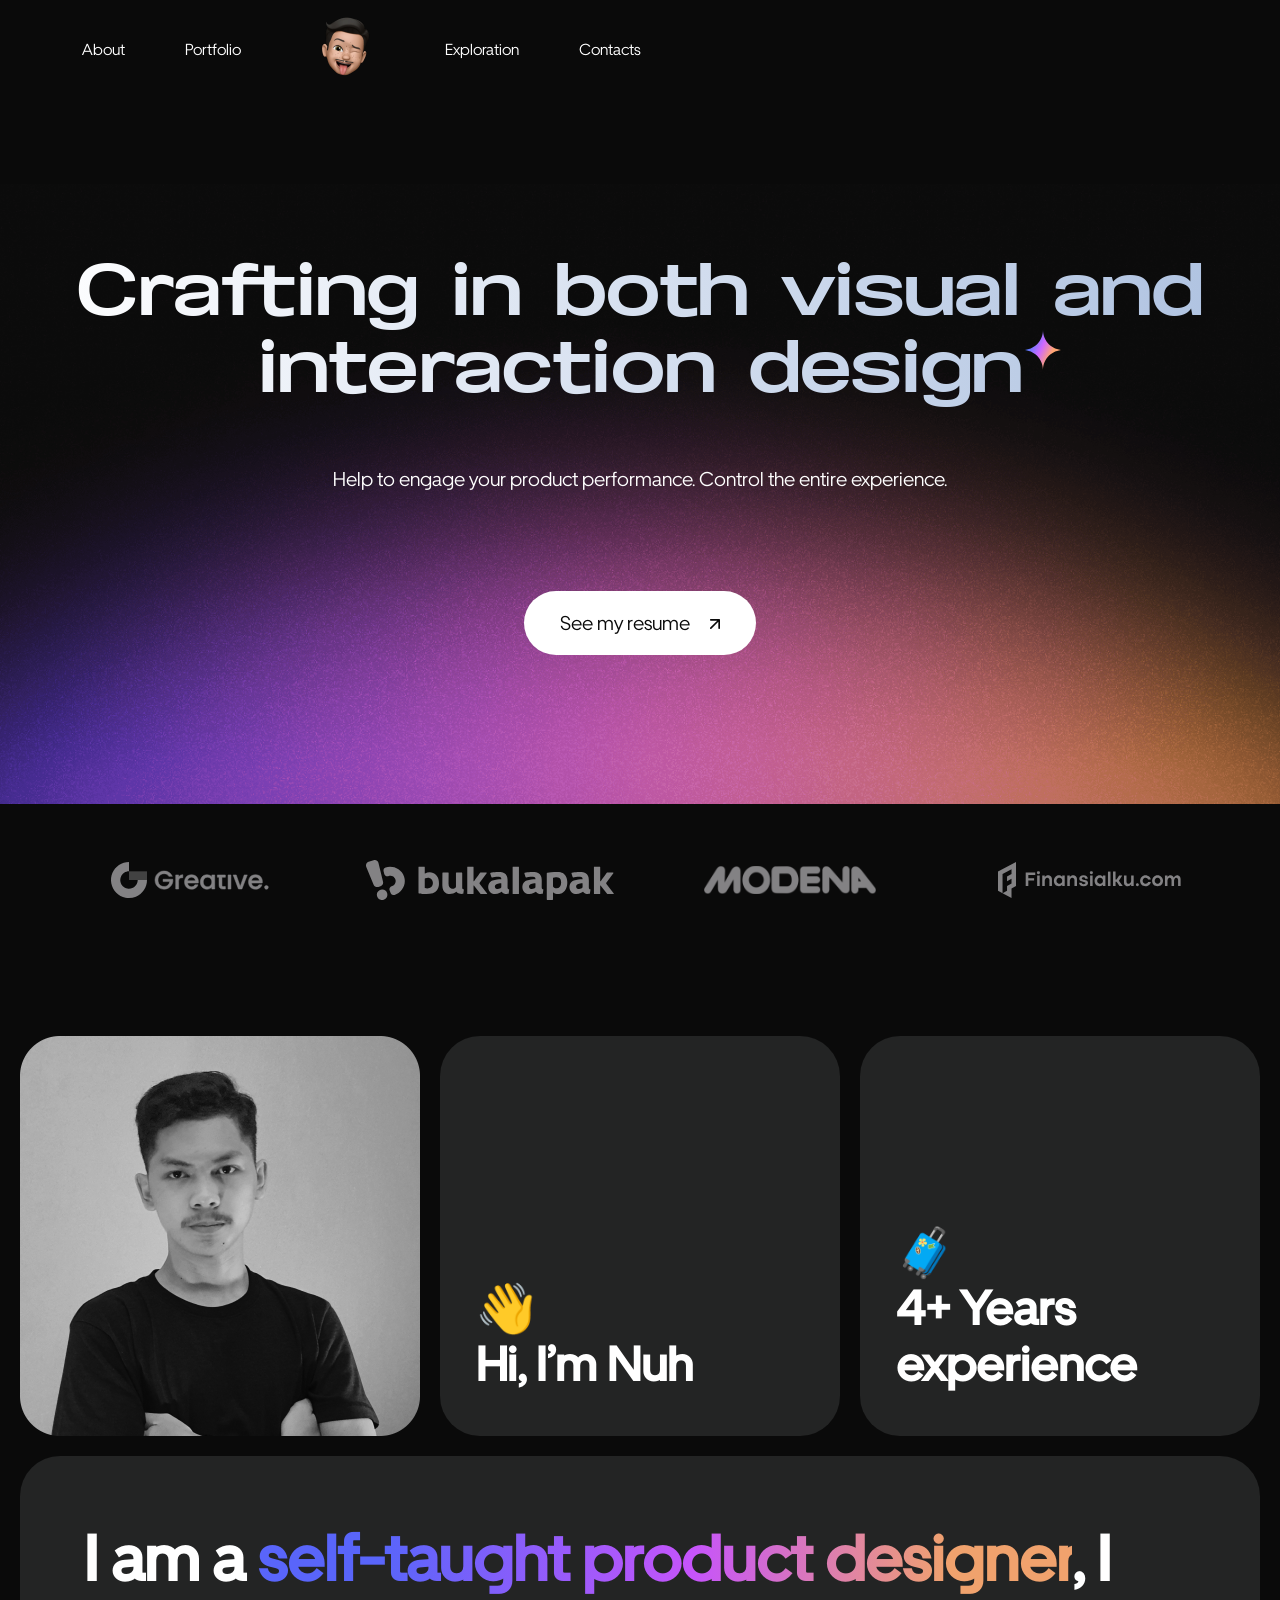
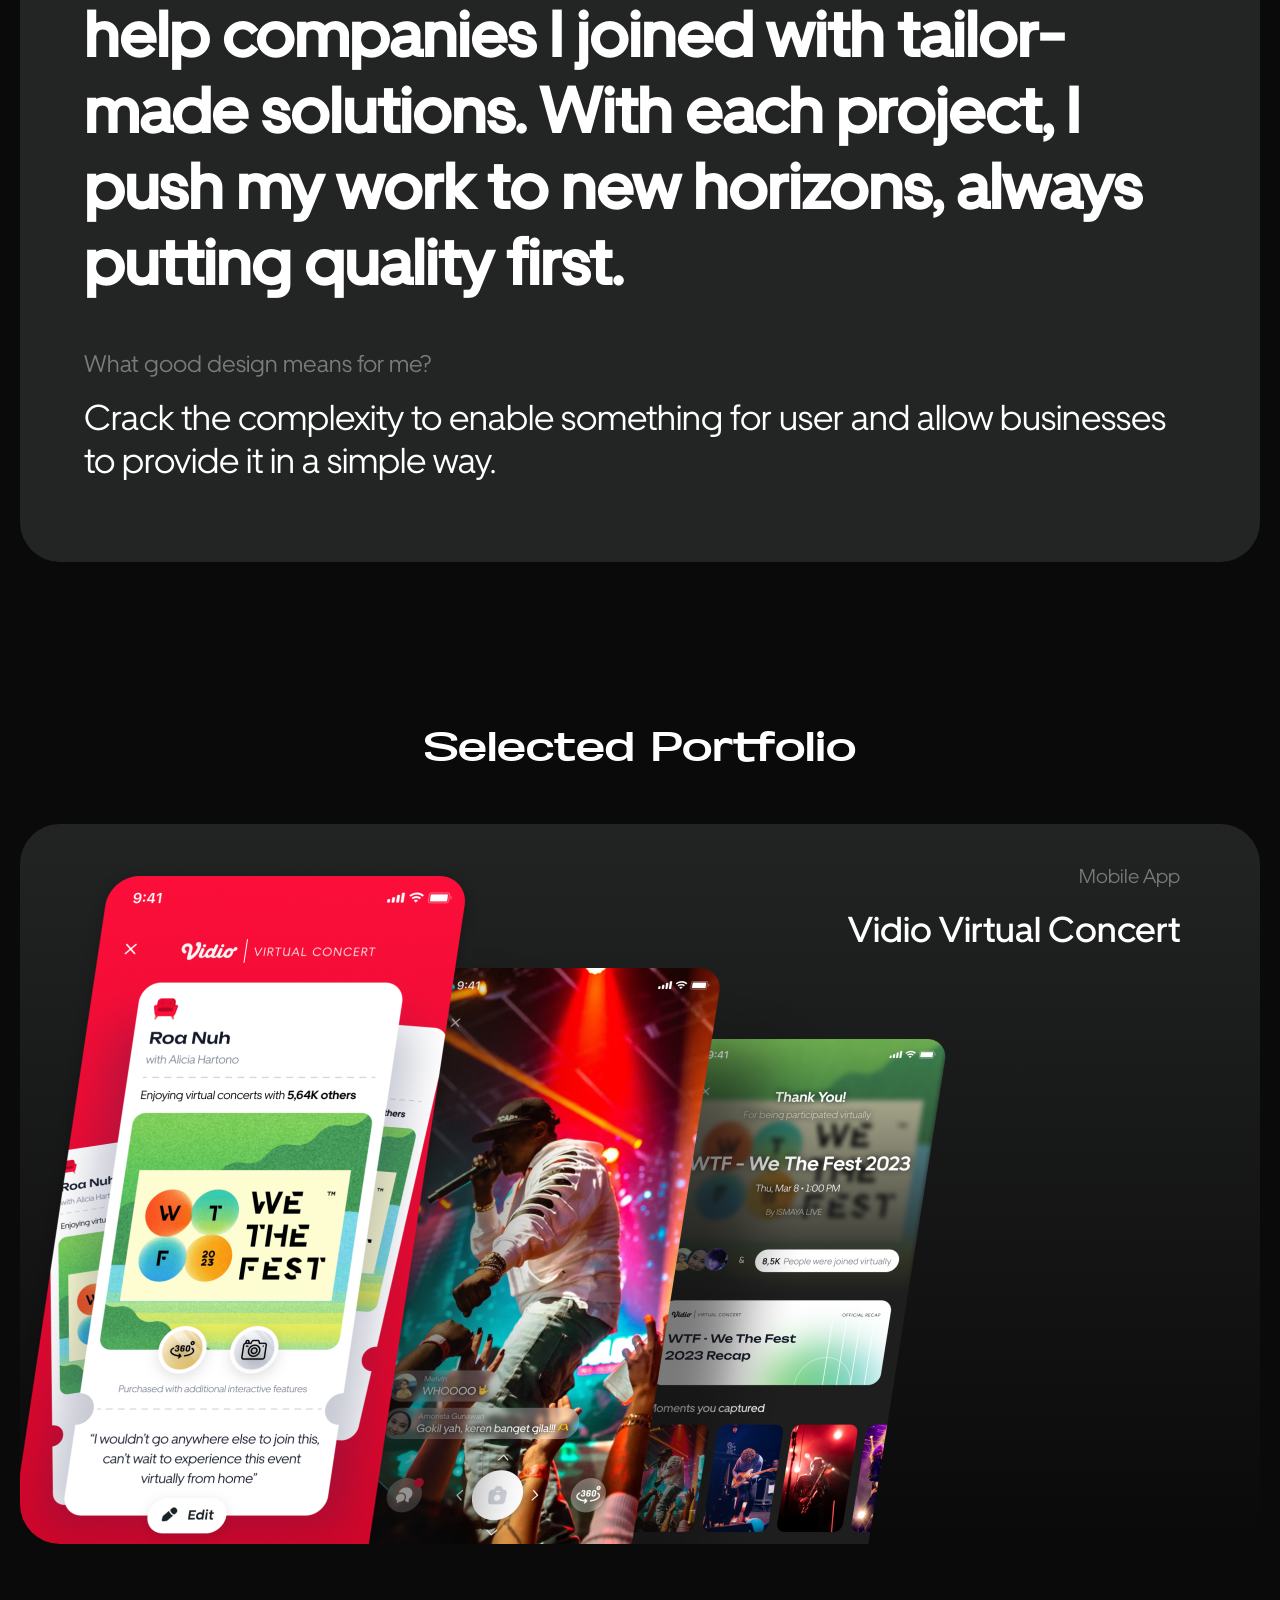
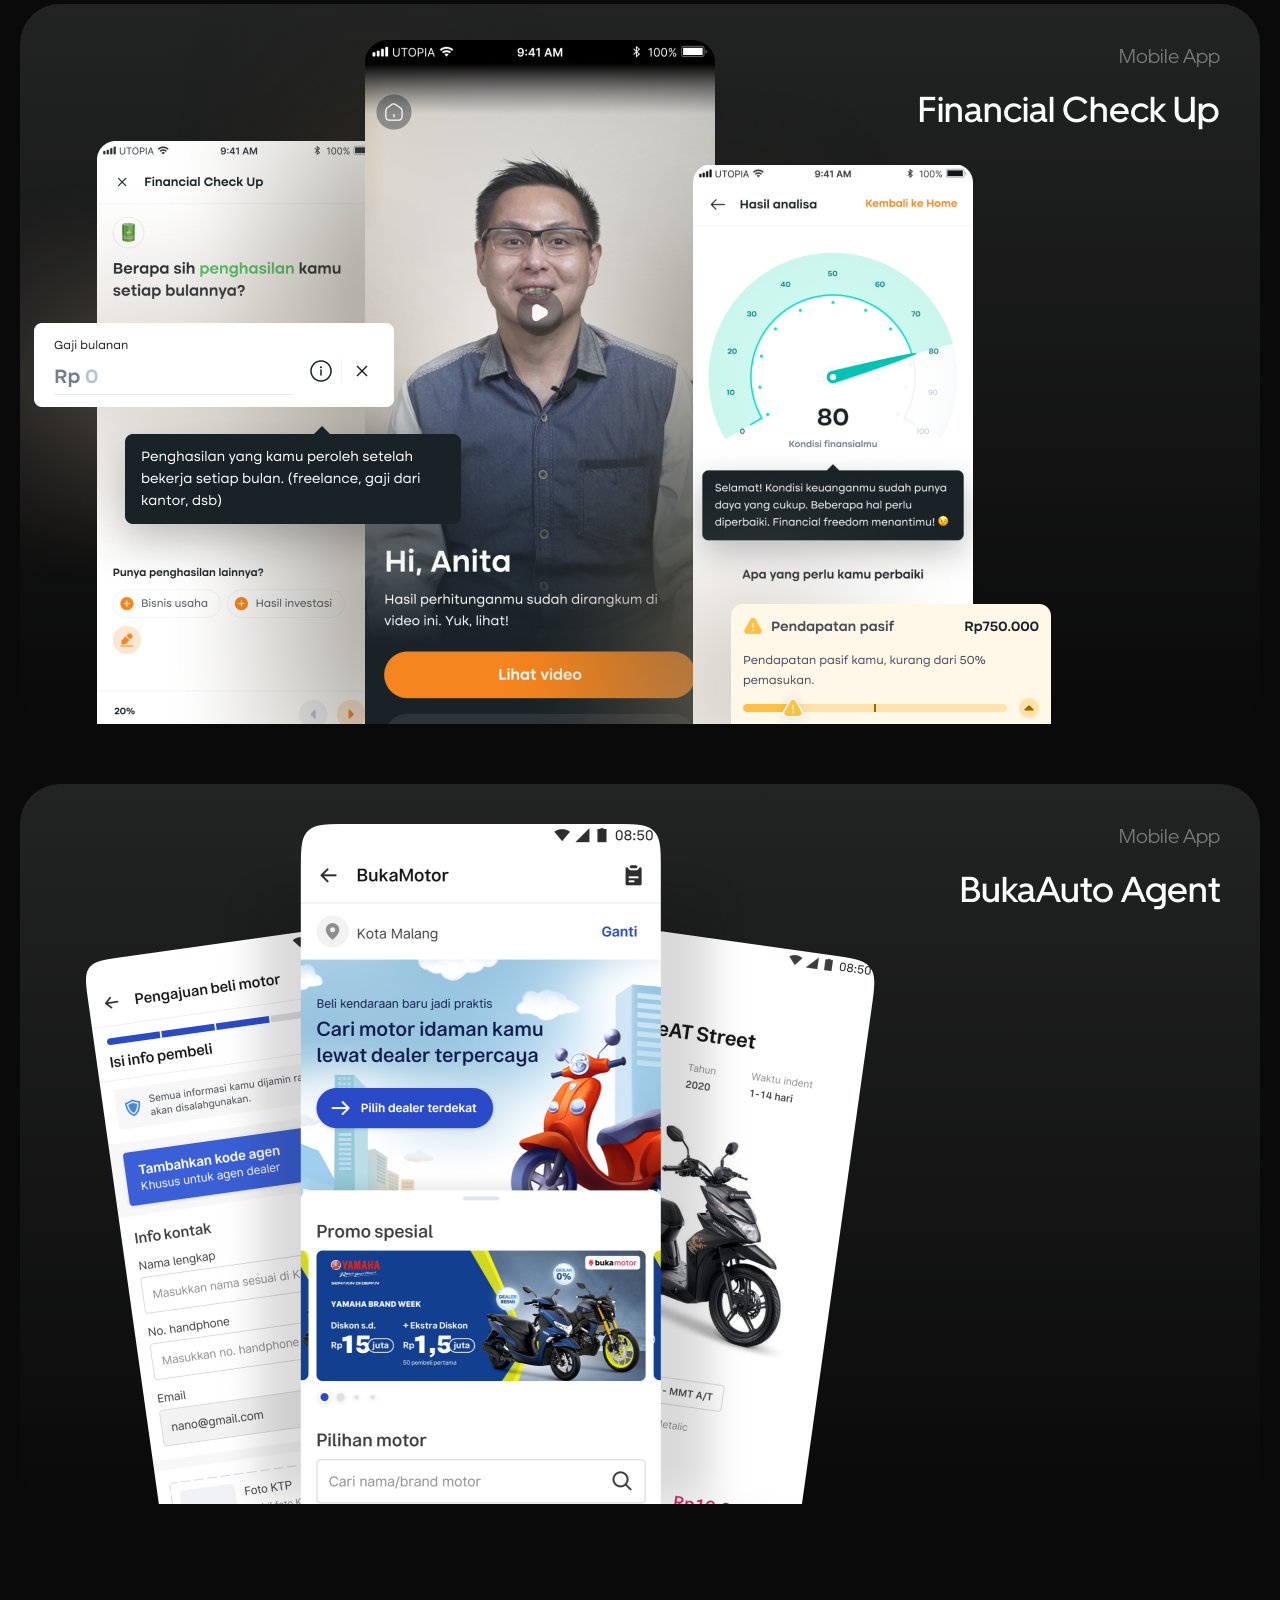
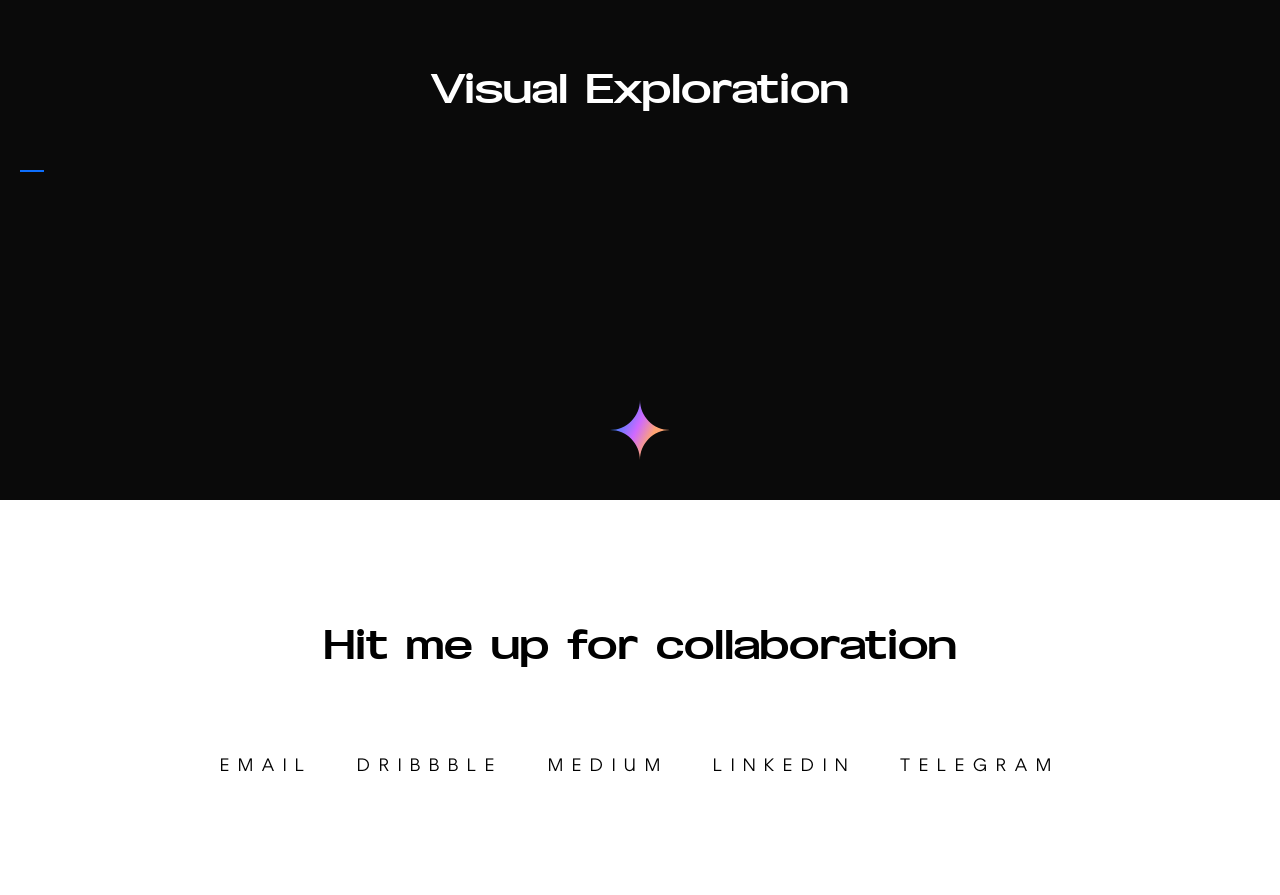
==== commit 7cdab27a: "slicing issues fixed" ====
--- a/index.html
+++ b/index.html
@@ -66,8 +66,8 @@
 
                         <!-- Face 3D -->
                         <li class="nav-item nuha d-none d-lg-flex">
-                            <a id="logo-wrapper" class="nav-link" data-bs-dismiss="offcanvas" href="#"><img id="logo"
-                                    class="logo" src="assets/img/Foto/sticker2.png" alt=""></a>
+                            <a id="logo-wrapper" class="nav-link" data-bs-dismiss="offcanvas" href="#">
+                                <img id="logo" class="logo" src="assets/img/Foto/sticker2.png" alt=""></a>
                         </li>
 
                         <!-- exploration -->
@@ -153,7 +153,7 @@
                 <h2>selected portfolio</h2>
                 <div class="wrap">
                     <a target="_blank"
-                        href="https://roanuh.medium.com/bukaauto-omnichannel-helping-sales-agent-to-get-a-deal-with-customer-through-one-channel-5995eac668b1">
+                        href="https://tome.app/sandbox-a78/vidio-design-test-vidio-anywhere-live-roa-nuha-kalijaga-clenux0y009vd30cbbfau60oe">
                         <div class="selected d-flex flex-column">
                             <div class="selected__body">
                                 <div class="selected__header">
--- a/sass/main.css
+++ b/sass/main.css
@@ -249,6 +249,11 @@
   flex-direction: column;
   gap: 40px;
 }
+main #selected h2 {
+  text-align: center;
+  font-family: specify;
+  font-weight: 700;
+}
 main #selected .wrap {
   display: flex;
   flex-direction: column;
@@ -280,7 +285,7 @@
   margin-bottom: 20px;
 }
 main #selected .selected__header h3 {
-  font-family: Uber Bold;
+  font-family: Uber Medium;
   font-style: normal;
   font-weight: normal;
   font-size: 36px;
@@ -307,7 +312,8 @@
   left: 0;
   bottom: 0;
 }
-main #selected #visual h2 {
+main #visual h2 {
+  font-weight: 700;
   text-align: center;
   font-family: specify;
 }
@@ -329,6 +335,11 @@
   cursor: auto;
 }
 footer h2 {
+  font-family: specify;
+  font-style: normal;
+  font-weight: 700;
+  font-size: 36px;
+  line-height: 50px;
   color: black !important;
   text-transform: unset;
   margin: 0 auto;
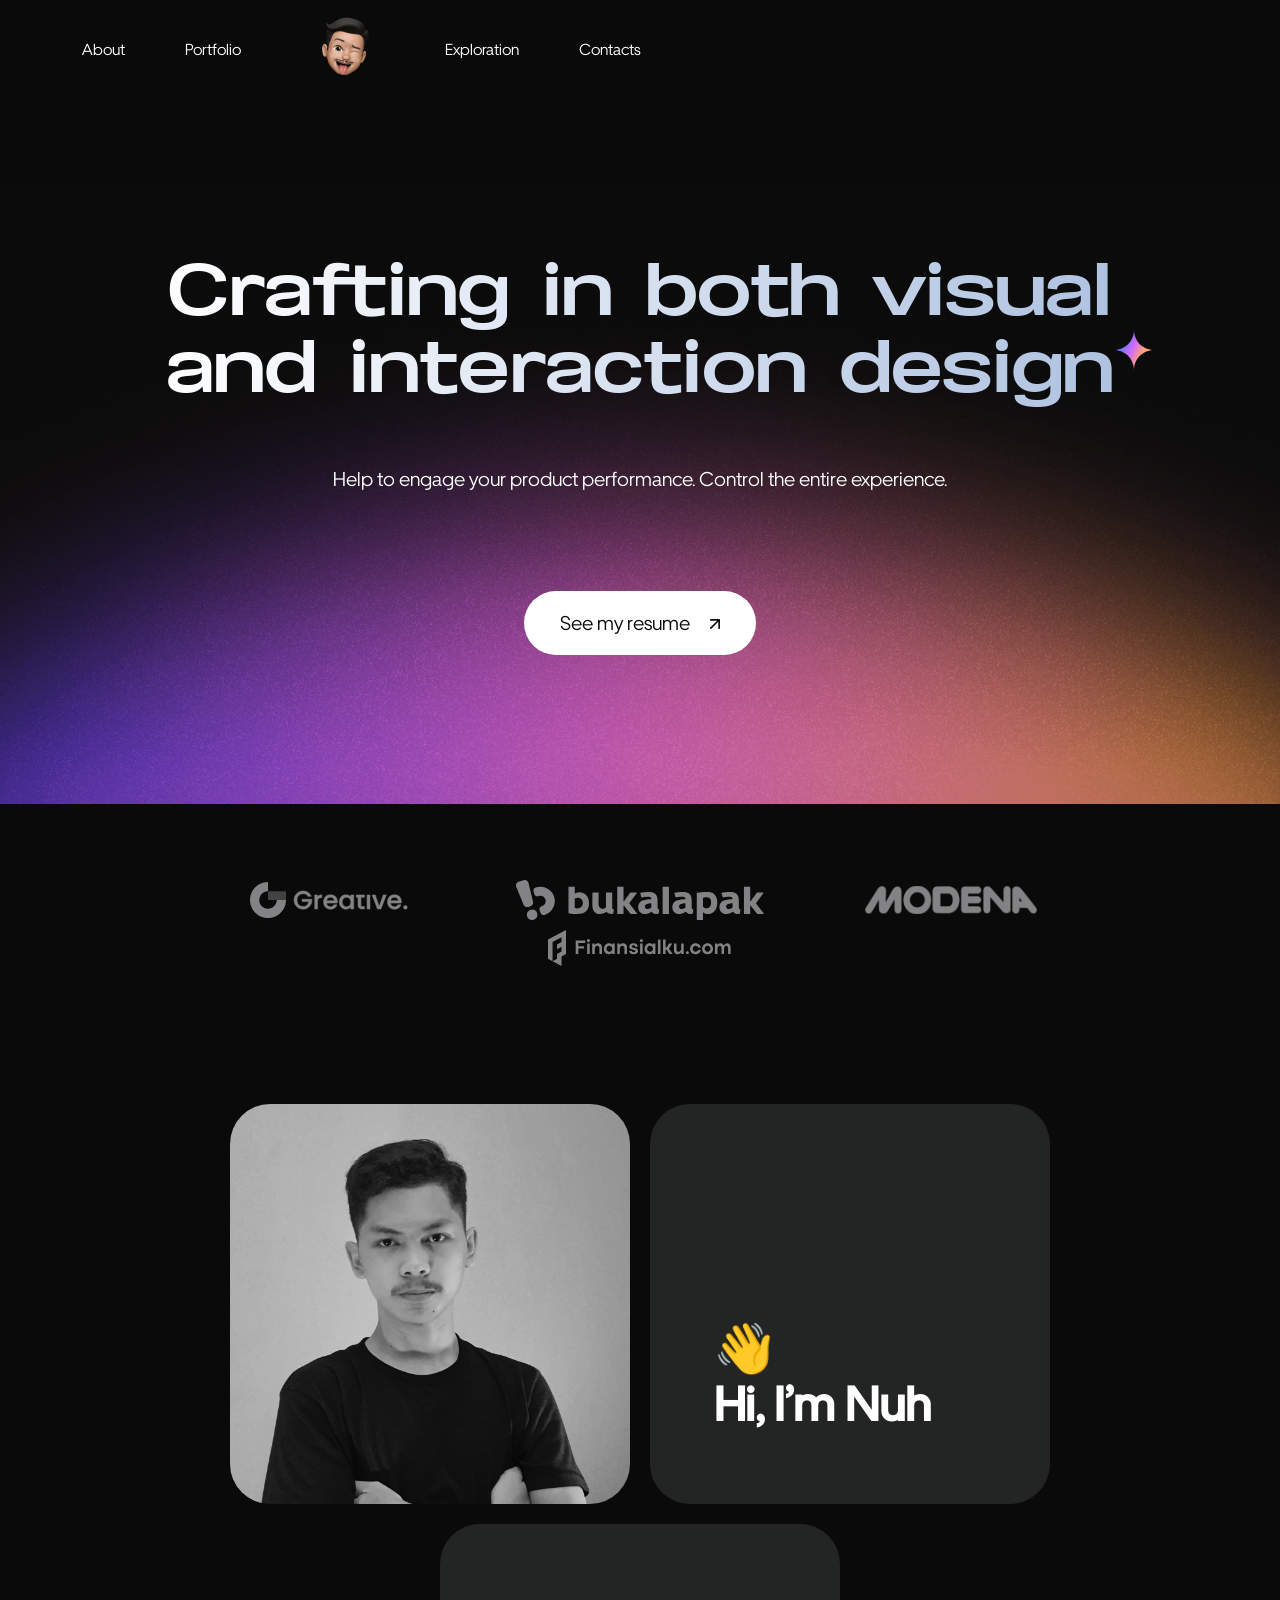
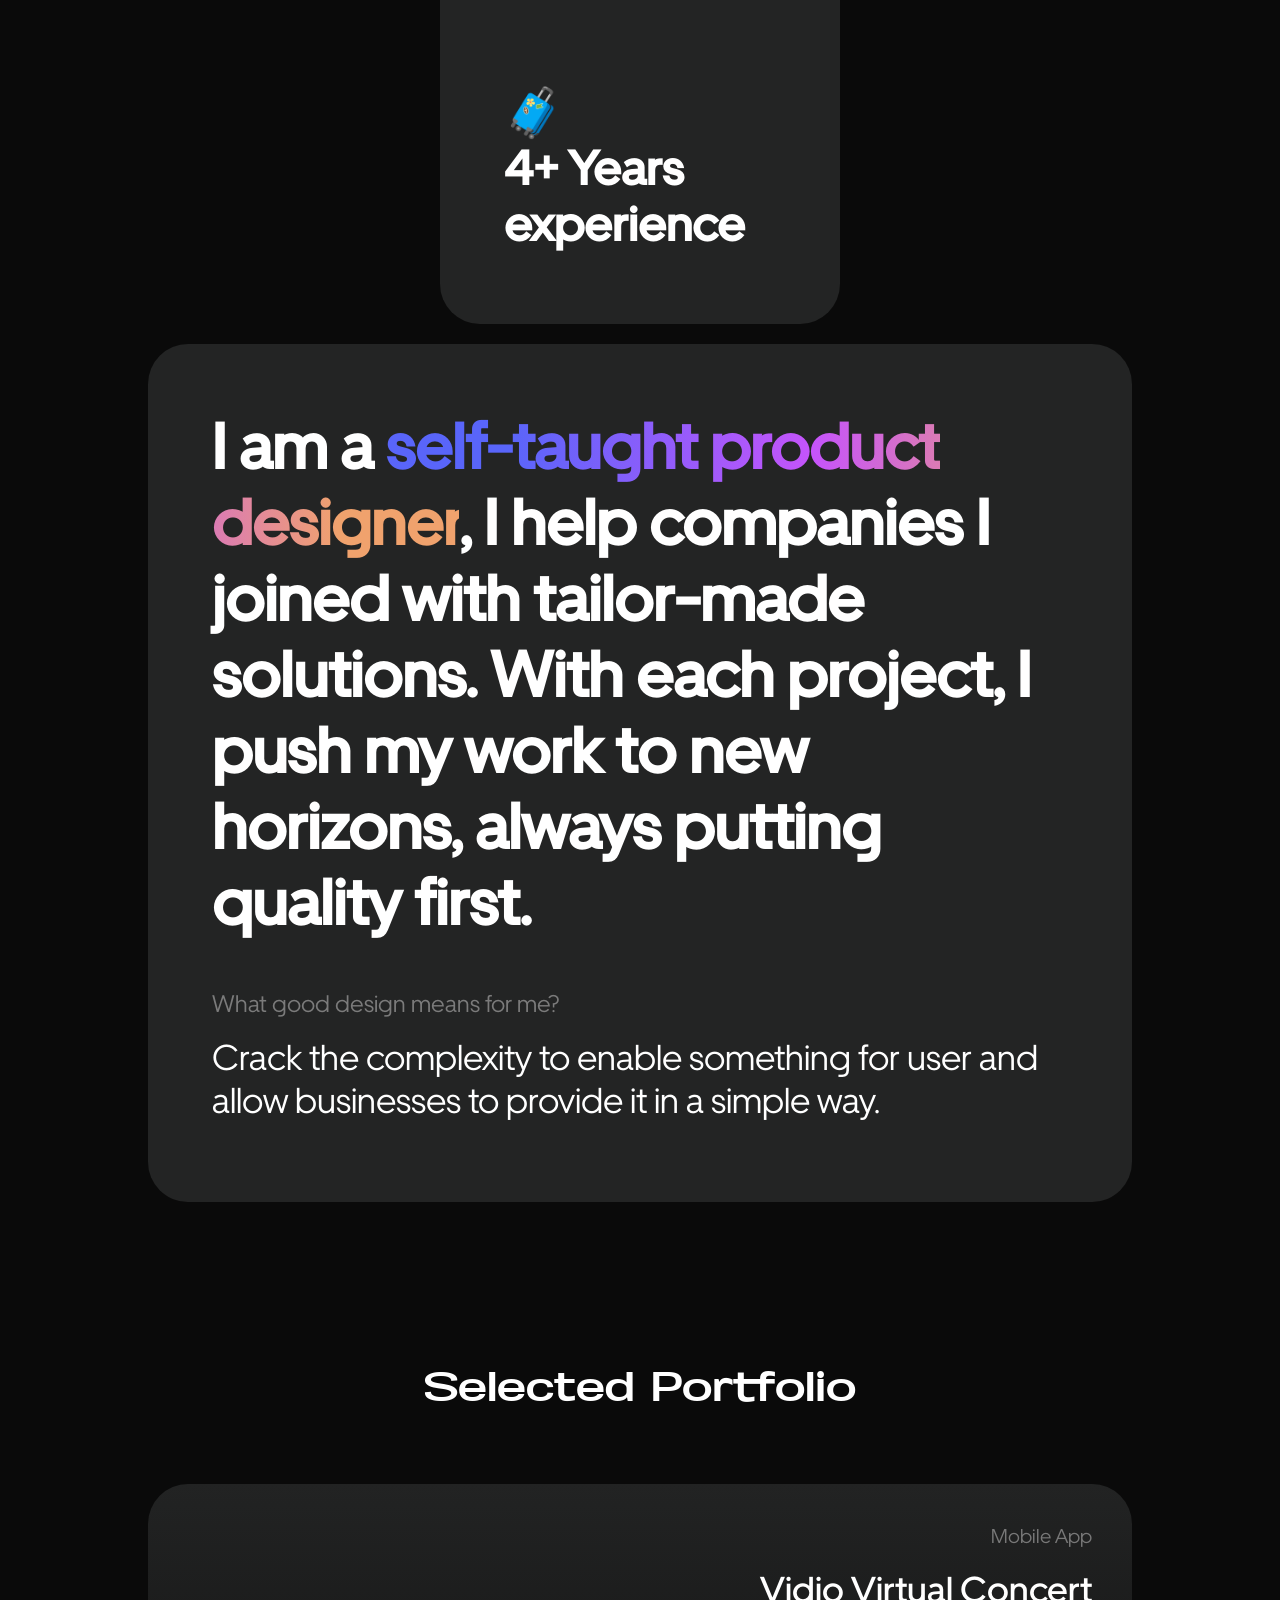
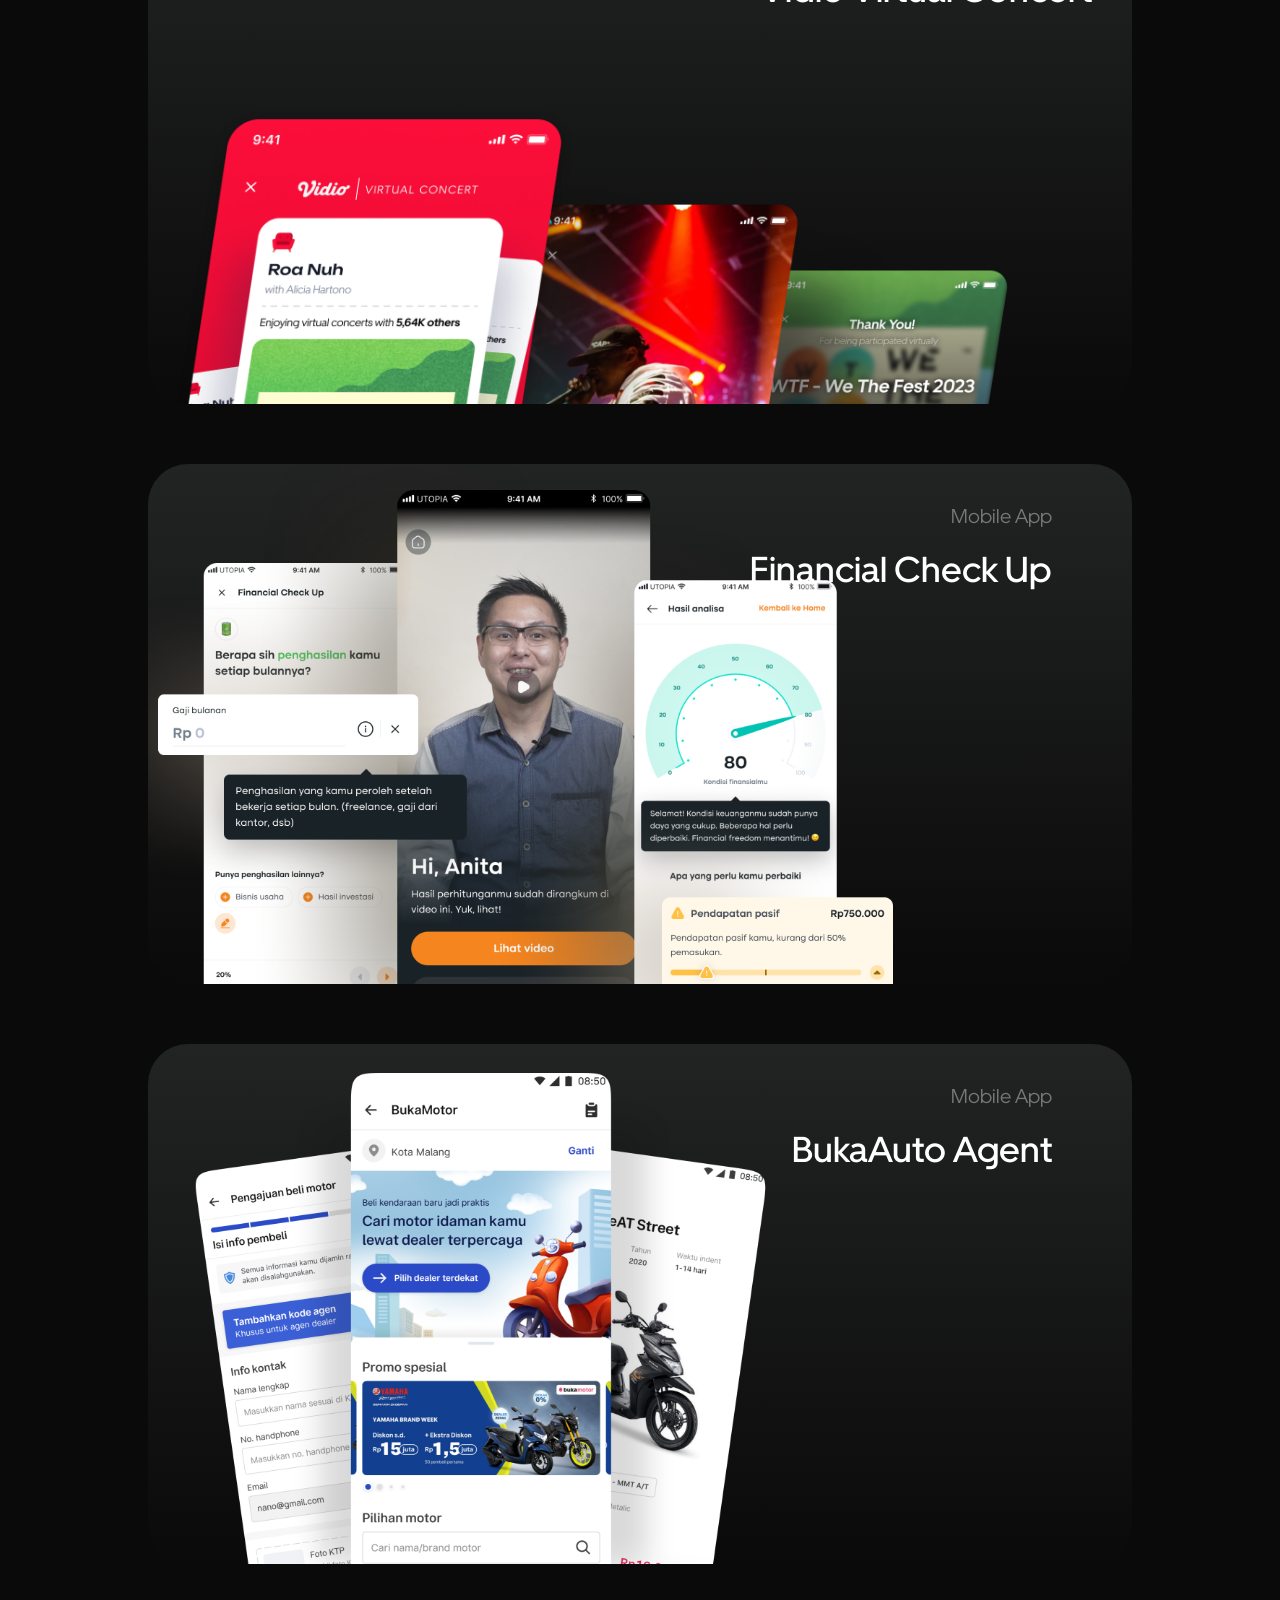
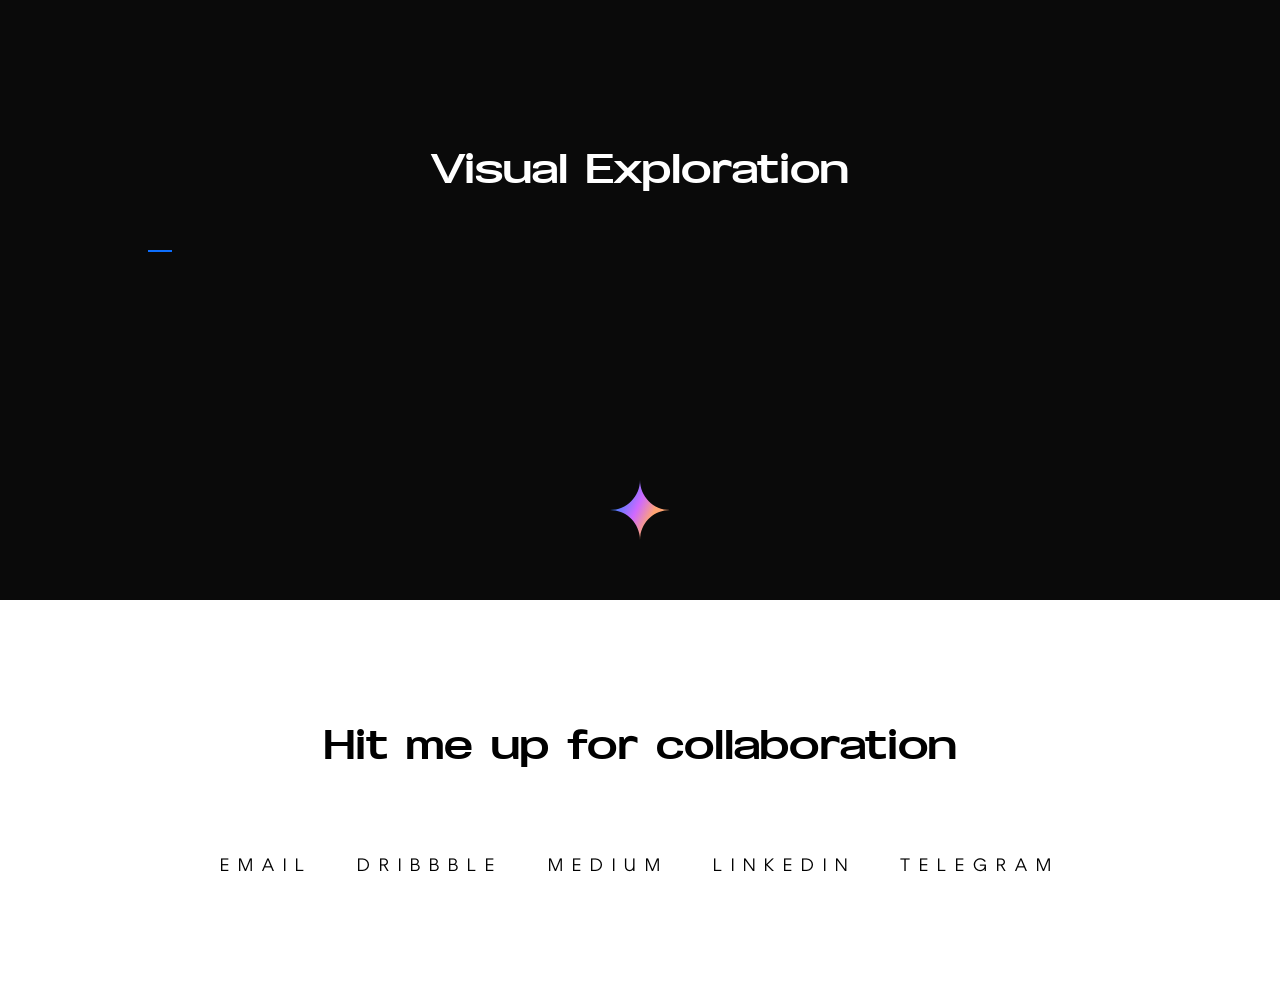
==== commit 787fb208: "fixing gap, padding and margin" ====
--- a/index.html
+++ b/index.html
@@ -107,21 +107,21 @@
         <div class="wrap">
             <div id="brand-section">
                 <div class="inner-brand order-2 order-lg-1">
-                    <img class="" src="assets/img/logo/logo-greative.svg" alt="">
+                    <img class="mh-100" src="assets/img/logo/logo-greative.svg" alt="">
                 </div>
                 <div class="inner-brand order-2 order-lg-1">
-                    <img class="" src="assets/img/logo/logo-bukalapak.svg" alt="">
+                    <img class="mh-100" src="assets/img/logo/logo-bukalapak.svg" alt="">
                 </div>
                 <div class="inner-brand order-1 order-lg-2 bukalapak">
-                    <img class="" src="assets/img/logo/logo-ukteam.svg" alt="">
+                    <img class="mh-100" src="assets/img/logo/logo-ukteam.svg" alt="">
                 </div>
                 <div class="inner-brand order-3">
-                    <img class="" src="assets/img/logo/logo-ukteam-1.svg" alt="">
+                    <img class="mh-100" src="assets/img/logo/logo-ukteam-1.svg" alt="">
                 </div>
             </div>
             <div id="about">
                 <div class="iam d-flex">
-                    <img src="assets/img/Foto/Mask group@2x.png" alt="">
+                    <img class="foto" src="assets/img/Foto/nuha.png" alt="">
                     <div class="desc smaller">
                         <h1>👋
                             </br> Hi, I’m Nuh</h1>
@@ -155,36 +155,36 @@
                     <a target="_blank"
                         href="https://tome.app/sandbox-a78/vidio-design-test-vidio-anywhere-live-roa-nuha-kalijaga-clenux0y009vd30cbbfau60oe">
                         <div class="selected d-flex flex-column">
-                            <div class="selected__body">
+                            <div class="selected__bod">
                                 <div class="selected__header">
                                     <p>mobile app</p>
                                     <h3>Vidio Virtual Concert</h3>
                                 </div>
-                                <img class="h-100" src="/assets/img/portfolio/Vidio2.png" alt="">
+                                <img class="mh-100" src="/assets/img/portfolio/Vidio2.png" alt="">
                             </div>
                         </div>
                     </a>
                     <a target="_blank"
                         href="https://roanuh.medium.com/case-study-financial-check-up-enable-users-to-self-check-their-financial-healthiness-90691ae67f3f">
                         <div class="selected d-flex flex-column">
-                            <div class="selected__body p-0">
+                            <div class="selected__body">
                                 <div class="selected__header">
                                     <p>Mobile App</p>
                                     <h3>Financial Check Up</h3>
                                 </div>
-                                <img class="h-100" src="assets/img/portfolio/finansialku2.png" alt="">
+                                <img class="mh-100" src="assets/img/portfolio/finansialku2.png" alt="">
                             </div>
                         </div>
                     </a>
                     <a target="_blank"
                         href="https://roanuh.medium.com/bukaauto-omnichannel-helping-sales-agent-to-get-a-deal-with-customer-through-one-channel-5995eac668b1">
                         <div class="selected d-flex flex-column">
-                            <div class="selected__body p-0">
+                            <div class="selected__body">
                                 <div class="selected__header">
                                     <p>Mobile App</p>
                                     <h3>BukaAuto Agent</h3>
                                 </div>
-                                <img class="h-100" src="assets/img/portfolio/bukaauto2.png" alt="">
+                                <img class="mh-100" src="assets/img/portfolio/bukaauto2.png" alt="">
                             </div>
                         </div>
                     </a>
--- a/sass/main.css
+++ b/sass/main.css
@@ -33,12 +33,6 @@
   max-width: 100%;
 }
 
-@media (max-width: 480px) {
-  .container {
-    padding: 0 20px;
-  }
-}
-
 html, body {
   height: 100%;
   width: 100%;
@@ -124,14 +118,6 @@
   color: #0A0A0A;
   margin-bottom: 80px;
 }
-@media (max-width: 480px) {
-  header a button {
-    font-size: 14px;
-    line-height: 28px;
-    font-weight: normal;
-    padding: 8px 16px;
-  }
-}
 header a button img {
   margin-left: 15px;
 }
@@ -161,6 +147,12 @@
   flex-direction: column;
   gap: 160px;
 }
+@media only screen and (max-width: 1024px) {
+  .wrap {
+    width: calc(100% - 40px);
+    gap: 120px;
+  }
+}
 
 header .wrap {
   gap: 0px;
@@ -179,7 +171,7 @@
   justify-content: space-evenly;
   padding: 52px 0px;
 }
-main #brand-section div {
+main #brand-section .inner-brand {
   display: flex;
   justify-content: center;
   align-items: center;
@@ -191,17 +183,21 @@
   flex-direction: column;
   gap: 20px;
   margin-top: -80px;
+  align-items: center;
 }
 main #about .iam {
   gap: 20px;
   width: 100%;
+  flex-wrap: wrap;
+  justify-content: center;
 }
 main #about .iam img {
   width: 400px;
+  height: 400px;
+  border-radius: 40px;
 }
 main #about .desc {
   background: #232424;
-  width: 100%;
   border-radius: 40px;
   padding: 64px;
   gap: 40px;
@@ -237,16 +233,21 @@
   color: #ffffff;
 }
 main #about .desc.smaller {
-  padding: 36px;
+  display: flex;
   justify-content: flex-end;
+  aspect-ratio: 1/1;
 }
 main #about .desc.smaller h1 {
+  font-family: Uber Medium;
+  font-style: normal;
+  font-weight: 700;
   font-size: 48px;
   line-height: 56px;
 }
 main #selected {
   display: flex;
   flex-direction: column;
+  align-items: center;
   gap: 40px;
 }
 main #selected h2 {
@@ -266,13 +267,7 @@
   overflow: hidden;
   background: linear-gradient(180deg, #222323 0%, rgba(34, 35, 35, 0) 100%);
   height: 520px;
-  border-radius: 20px;
-}
-@media (min-width: 640px) {
-  main #selected .selected {
-    height: 720px;
-    border-radius: 40px;
-  }
+  border-radius: 40px;
 }
 main #selected .selected__header {
   padding: 40px;
@@ -307,6 +302,7 @@
   padding: 0px 40px;
 }
 main #selected .selected__body img {
+  max-height: 100%;
   max-width: 100%;
   position: absolute;
   left: 0;
@@ -383,7 +379,16 @@
   width: 48px;
 }
 
-@media (min-width: 992px) {
+@media (800px <= width <= 1340px) {
+  .wrap {
+    width: 80vw;
+    padding: 20px;
+  }
+}
+@media (orientation: landscape) {
+  .desc.smaller {
+    width: 400px;
+  }
   .offcanvas {
     visibility: visible;
     position: relative;
@@ -422,45 +427,21 @@
     height: 100%;
   }
 }
-@media (max-width: 720px) {
-  .top {
-    bottom: 20px;
-    right: 20px;
-  }
-  .top img {
-    height: 36px;
-    width: 36px;
-  }
-  .flex-grow-1.custom {
-    flex-grow: 1.3 !important;
-  }
-  .navbar-toggler {
-    height: 24px;
-    width: 24px;
-    padding: 0px !important;
-    margin: 0px !important;
-  }
-  .nuha {
-    height: 48px;
-  }
-  body {
-    margin-top: 90px;
-  }
-  h2 {
-    font-size: 20px;
-    line-height: 28px;
+@media (orientation: portrait) {
+  header {
+    height: 322px;
   }
   header .title {
     margin: 0px 6vw;
     width: auto;
-    font-size: 24px;
+    font-size: clamp(24px, 2.4vw, 48px);
     line-height: 33px;
     font-weight: normal;
     text-align: center;
     background: -webkit-linear-gradient(90.03deg, #FFFFFF 0.01%, #ADC1E0 99.96%);
     -webkit-background-clip: text;
     -webkit-text-fill-color: transparent;
-    margin-bottom: 20px;
+    margin-bottom: 40px;
   }
   header .title img {
     height: 4vw;
@@ -478,22 +459,138 @@
   header button {
     margin-bottom: 40px;
   }
-  header #brand-section {
-    flex-wrap: wrap;
-    flex-direction: row;
-  }
-  header #brand-section div {
+  main #about .desc {
+    padding: 36px;
+    border-radius: 20px;
+  }
+  main #about .desc h1 {
+    font-style: normal;
+    font-weight: 700;
+    font-size: 28px;
+    line-height: 36px;
+  }
+  main #about .desc .block {
+    font-size: 16px;
+    line-height: 16px;
+  }
+  main #about .desc .block .answer {
+    font-size: 20px;
+    line-height: 28px;
+  }
+  main #about .desc h2 {
+    font-size: 20px;
+    line-height: 28px;
+  }
+  main #about .foto {
+    border-radius: 20px !important;
+    width: 320px !important;
+    height: 320px !important;
+  }
+  main #about .smaller {
+    width: 320px;
+    height: 320px;
+    border-radius: 20px;
+    aspect-ratio: 1/1;
+    padding: 36px;
+    justify-content: flex-end;
+  }
+  main #about .smaller h1 {
+    font-size: 36px !important;
+    line-height: 44px !important;
+  }
+  main #brand-selection {
+    padding: 24px 0px;
+  }
+  main #brand-selection .inner-brand {
+    height: 24px !important;
+  }
+  main #selected {
+    gap: 20px;
+  }
+  main #selected .wrap {
+    gap: 20px;
+  }
+  main #selected .selected {
     height: -moz-min-content;
     height: min-content;
-    width: auto;
-    width: 84px;
-    height: 20px;
-  }
-  header #brand-section .bukalapak {
-    width: 124px;
-    height: 20px;
-    margin: 0px 100px;
-    margin-bottom: 26px;
+    border-radius: 20px;
+  }
+  main #selected .selected__header {
+    padding: 0px;
+  }
+  main #selected .selected__header p {
+    text-align: center !important;
+    font-size: 12px;
+    line-height: 14px;
+    margin-bottom: 8px;
+  }
+  main #selected .selected__header h3 {
+    text-align: center !important;
+    font-size: 20px;
+    line-height: 24px;
+    margin-bottom: 20px;
+  }
+  main #selected .selected__header label {
+    font-size: 10px;
+    line-height: 12px;
+    padding: 6px 8px;
+  }
+  main #selected .selected__body {
+    position: relative;
+    padding: 20px 12px;
+    gap: 20px;
+    display: flex;
+    flex-direction: column;
+  }
+  main #selected .selected__body img {
+    position: relative;
+  }
+  main .bintang-60 {
+    margin: -40px auto 40px auto;
+  }
+  footer {
+    padding: 60px 20px;
+  }
+  footer h2 {
+    text-align: center;
+    font-size: 20px;
+    line-height: 28px;
+  }
+  footer .social {
+    flex-direction: column;
+    justify-content: start;
+  }
+  footer .social a {
+    margin-bottom: 32px;
+    font-size: 14px;
+    line-height: 17px;
+  }
+  .top {
+    bottom: 20px;
+    right: 20px;
+  }
+  .top img {
+    height: 36px;
+    width: 36px;
+  }
+  .flex-grow-1.custom {
+    flex-grow: 1.3 !important;
+  }
+  .navbar-toggler {
+    height: 24px;
+    width: 24px;
+    padding: 0px !important;
+    margin: 0px !important;
+  }
+  .nuha {
+    height: 48px;
+  }
+  body {
+    margin-top: 90px;
+  }
+  h2 {
+    font-size: 20px;
+    line-height: 28px;
   }
   .offcanvas {
     width: 100%;
@@ -523,49 +620,11 @@
   .offcanvas-start-lg .navbar-nav li a {
     color: #fff !important;
   }
-  #selected .selected {
-    height: -moz-min-content;
-    height: min-content;
-  }
-  #selected .selected__header p {
-    font-size: 12px;
-    line-height: 14px;
-    margin-bottom: 8px;
-  }
-  #selected .selected__header h3 {
-    font-size: 20px;
-    line-height: 24px;
-    margin-bottom: 20px;
-  }
-  #selected .selected__header label {
-    font-size: 10px;
-    line-height: 12px;
-    padding: 6px 8px;
-  }
-  #selected .selected__body {
-    position: relative;
-  }
-  #selected .selected__body img {
-    position: relative;
-  }
-  #about .iam img {
-    width: 400px;
-  }
-  footer {
-    padding: 60px 20px;
-  }
-  footer h2 {
-    text-align: center;
-    font-size: 20px;
-    line-height: 28px;
-  }
-  footer .social {
-    flex-direction: column;
-    justify-content: start;
-  }
-  footer .social a {
-    margin-bottom: 32px;
-    font-size: 14px;
-    line-height: 17px;
+}
+@media (width <= 640px) {
+  main #about .iam.smaller {
+    aspect-ratio: unset;
+    width: 400px !important;
+    display: none;
   }
 }/*# sourceMappingURL=main.css.map */
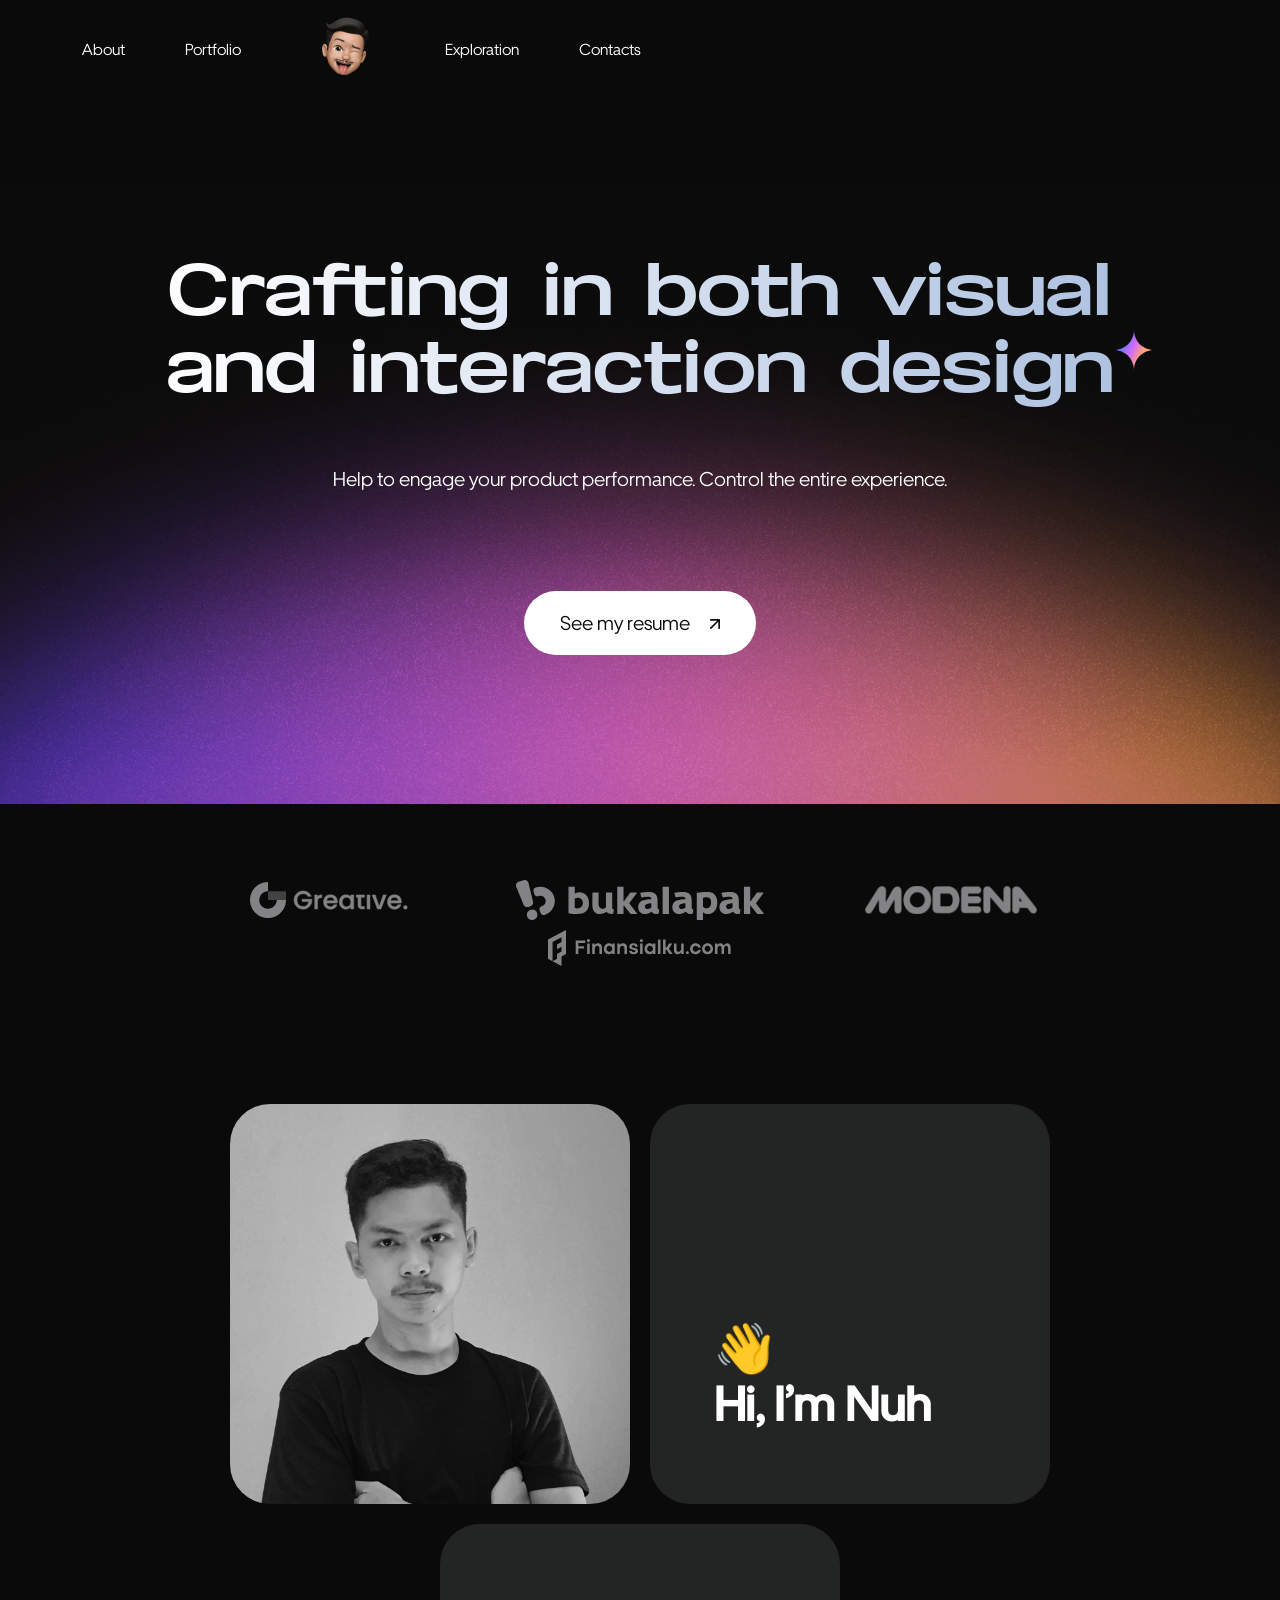
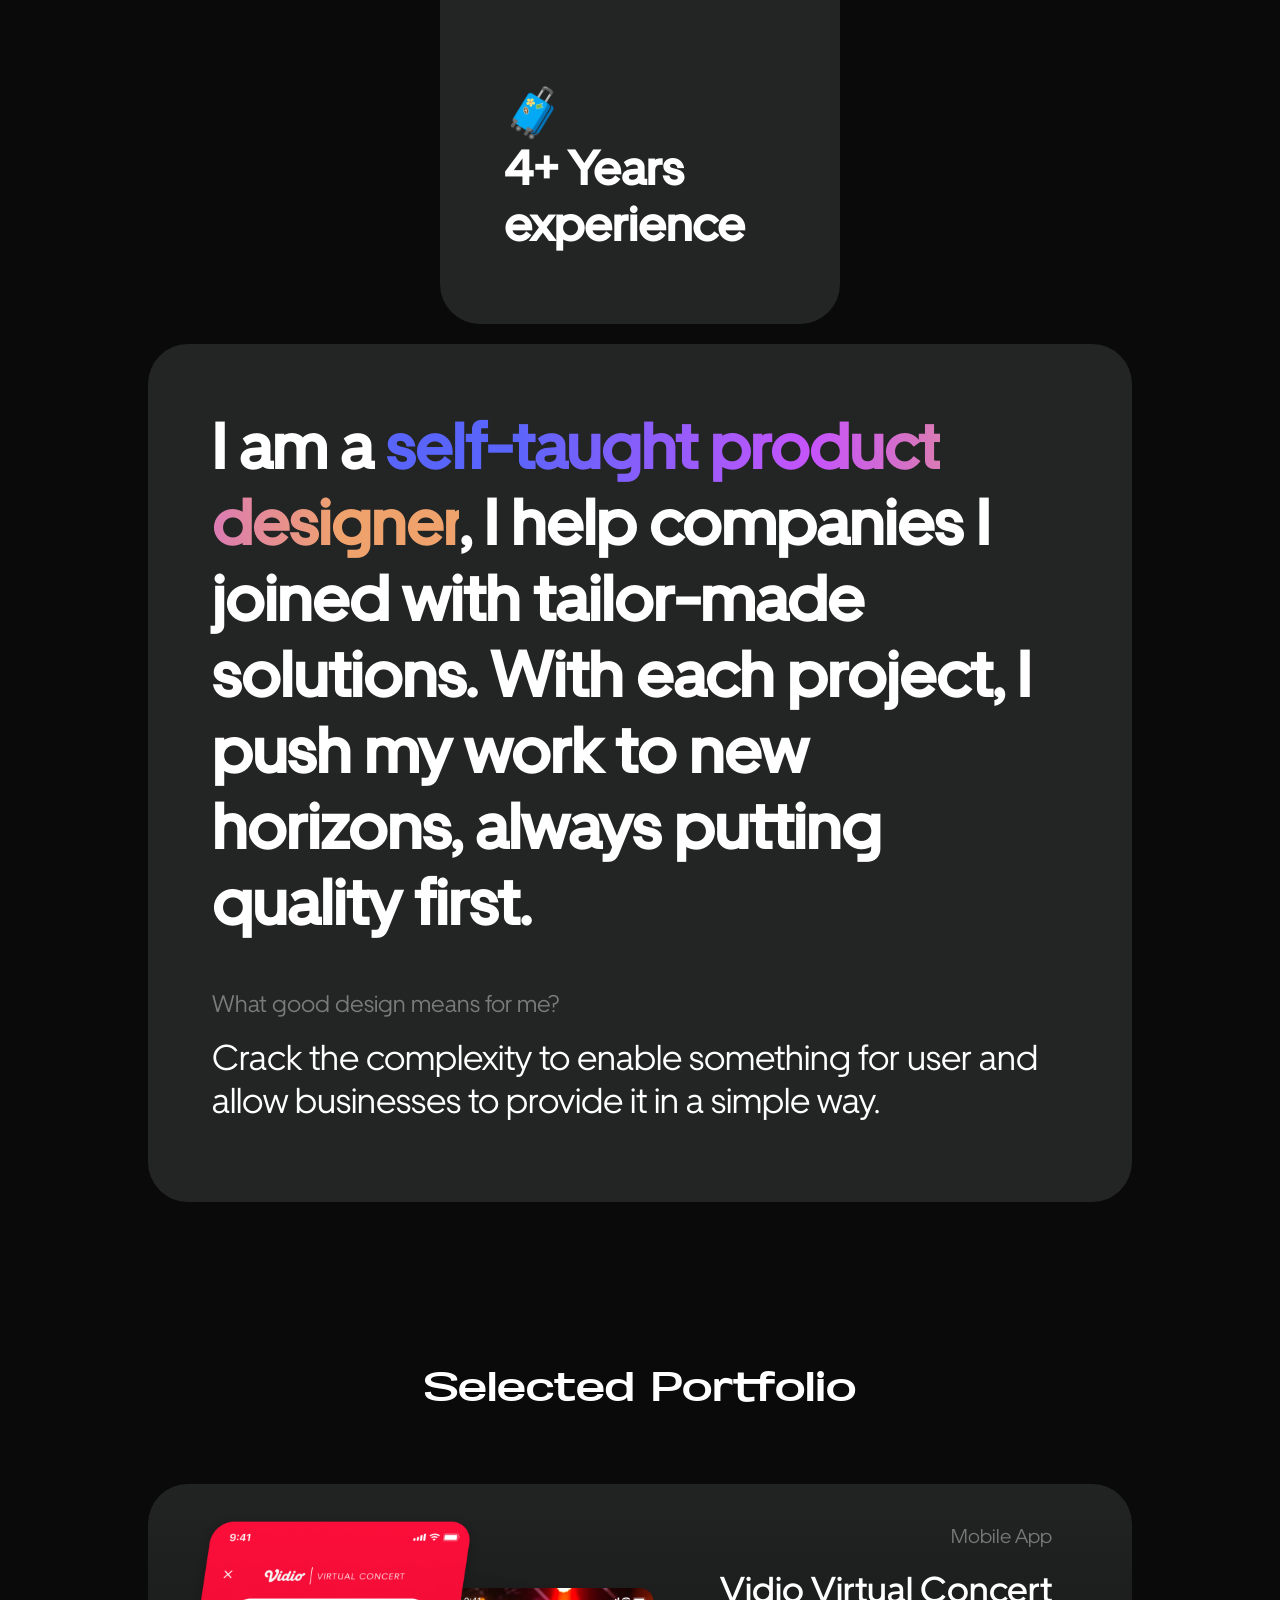
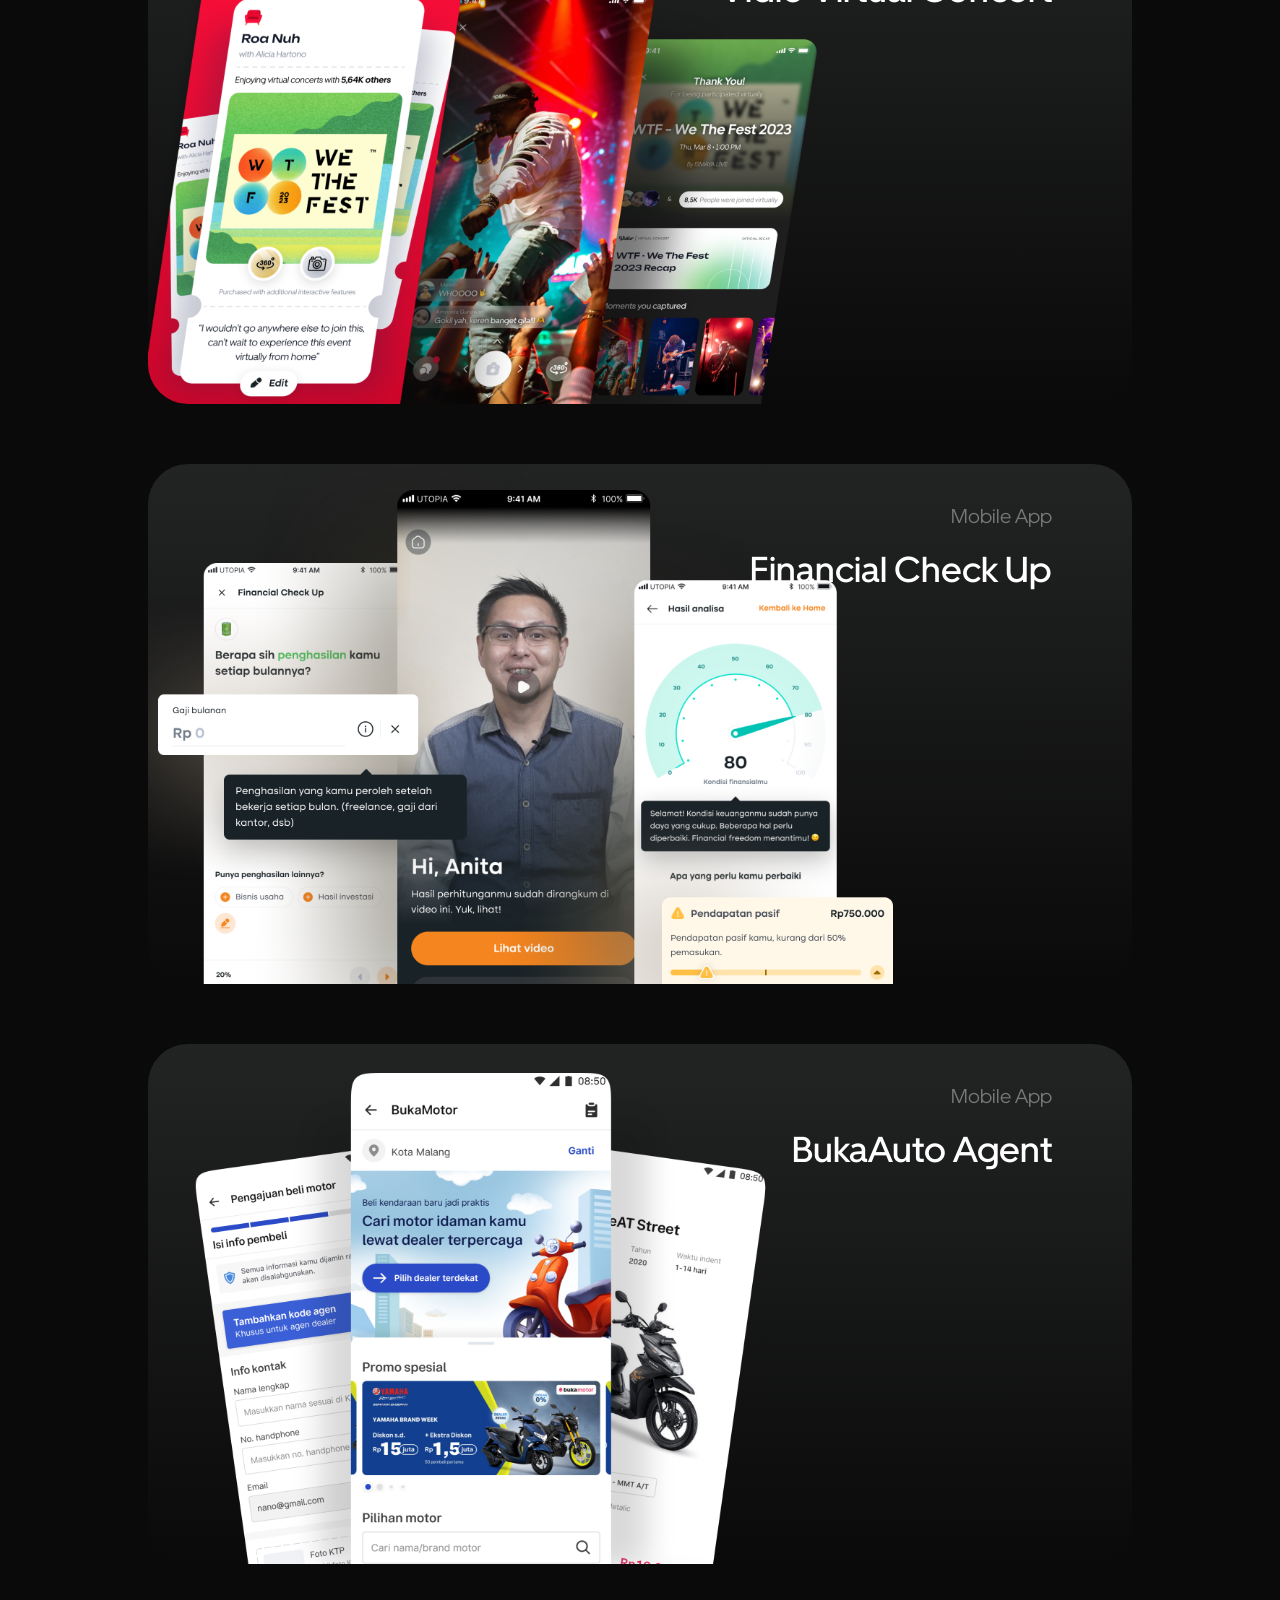
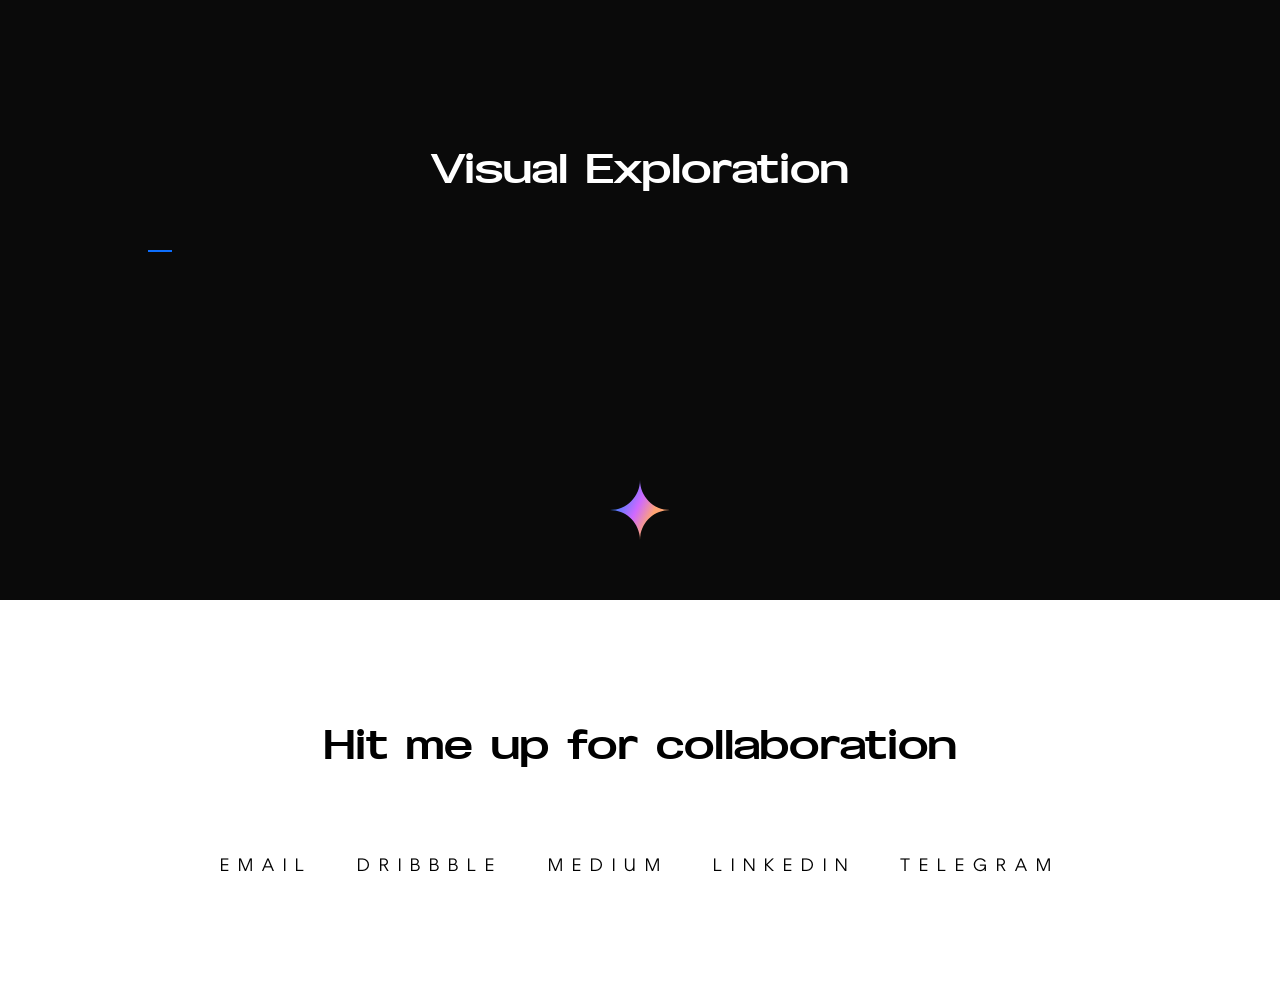
==== commit 789233de: "fixing gap" ====
--- a/index.html
+++ b/index.html
@@ -155,7 +155,7 @@
                     <a target="_blank"
                         href="https://tome.app/sandbox-a78/vidio-design-test-vidio-anywhere-live-roa-nuha-kalijaga-clenux0y009vd30cbbfau60oe">
                         <div class="selected d-flex flex-column">
-                            <div class="selected__bod">
+                            <div class="selected__body">
                                 <div class="selected__header">
                                     <p>mobile app</p>
                                     <h3>Vidio Virtual Concert</h3>
--- a/sass/main.css
+++ b/sass/main.css
@@ -431,11 +431,14 @@
   header {
     height: 322px;
   }
+  header .wrap {
+    height: 100%;
+  }
   header .title {
     margin: 0px 6vw;
     width: auto;
-    font-size: clamp(24px, 2.4vw, 48px);
-    line-height: 33px;
+    font-size: clamp(24px, 4vw, 64px);
+    line-height: clamp(33px, 3vw, 89px);
     font-weight: normal;
     text-align: center;
     background: -webkit-linear-gradient(90.03deg, #FFFFFF 0.01%, #ADC1E0 99.96%);
@@ -449,7 +452,7 @@
   header .subtitle {
     font-size: 12px;
     line-height: 14px;
-    margin-bottom: 60px;
+    margin-bottom: 48px;
   }
   header > img {
     height: 30%;
@@ -470,12 +473,19 @@
     line-height: 36px;
   }
   main #about .desc .block {
-    font-size: 16px;
-    line-height: 16px;
+    display: flex;
+    flex-direction: column;
+    gap: 20px;
+  }
+  main #about .desc .block .question {
+    font-size: 20px;
+    line-height: 28px;
+    margin: 0px;
   }
   main #about .desc .block .answer {
     font-size: 20px;
     line-height: 28px;
+    margin: 0px;
   }
   main #about .desc h2 {
     font-size: 20px;
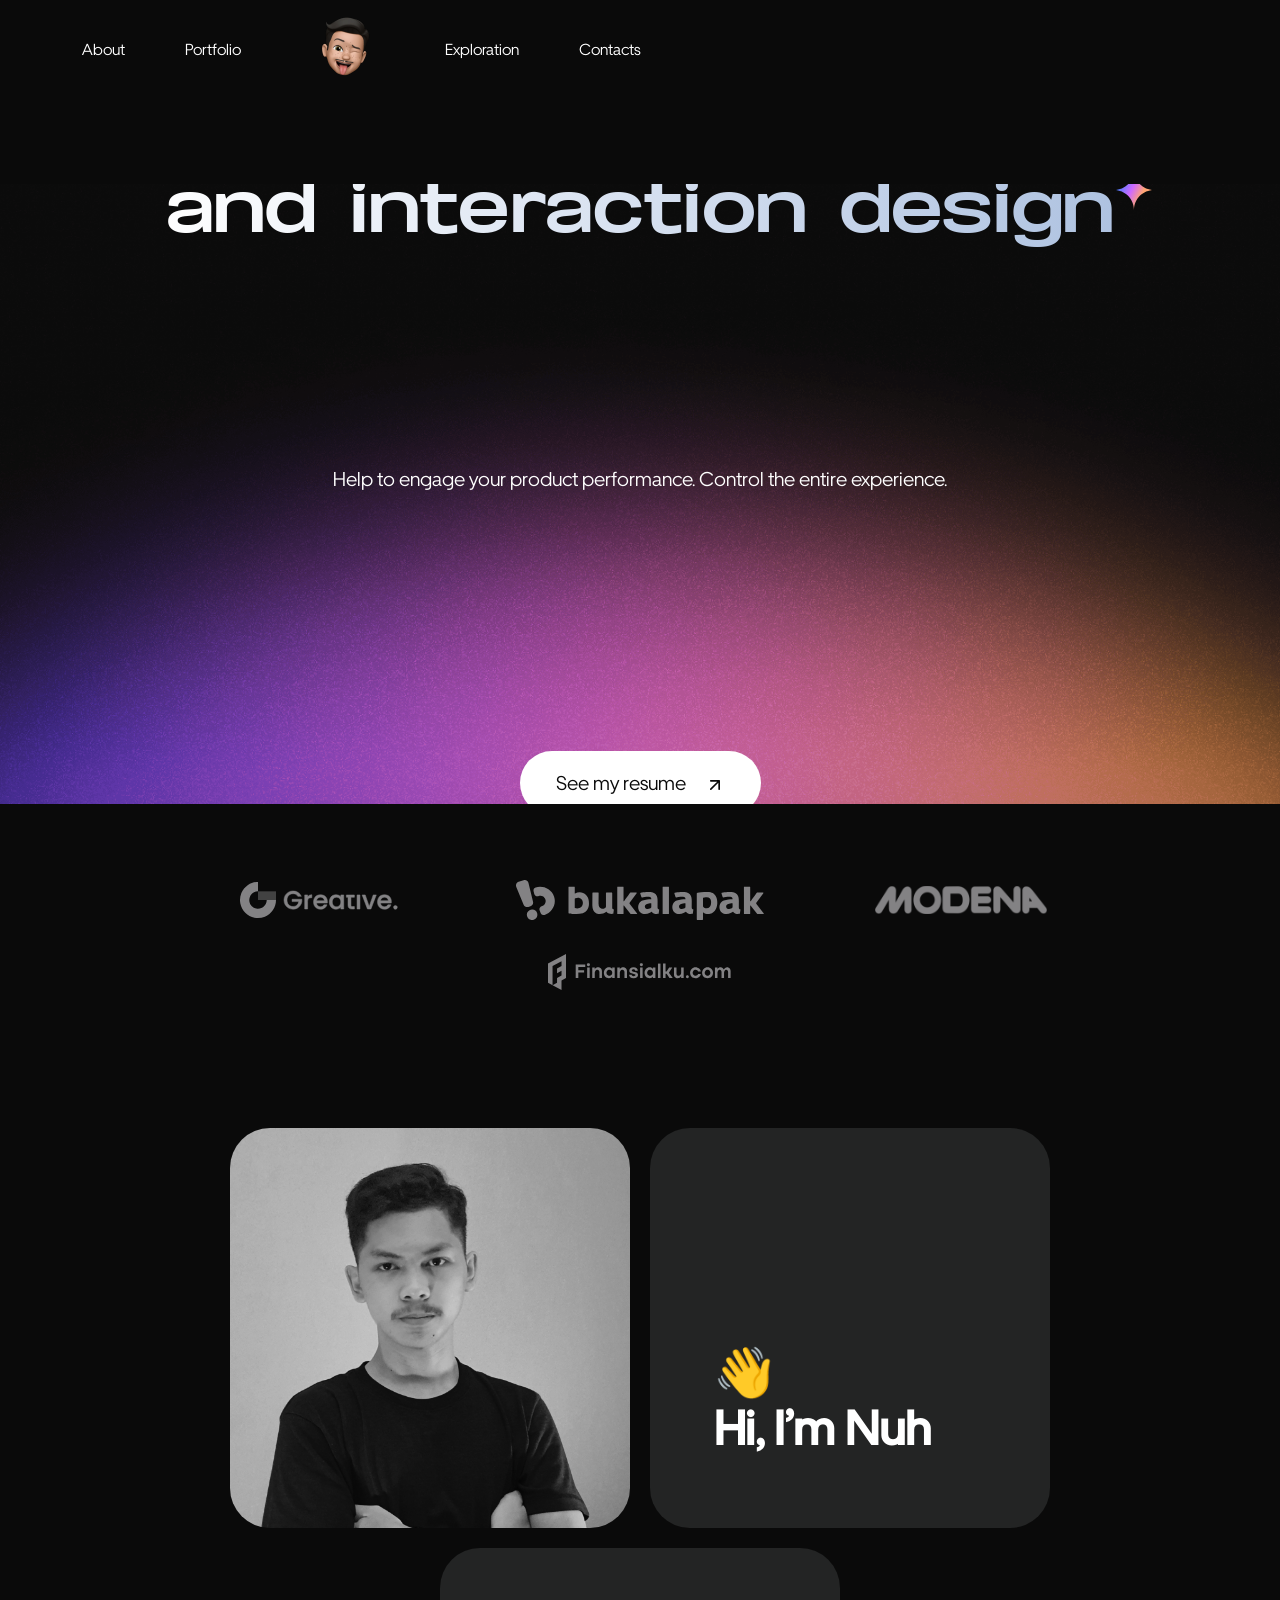
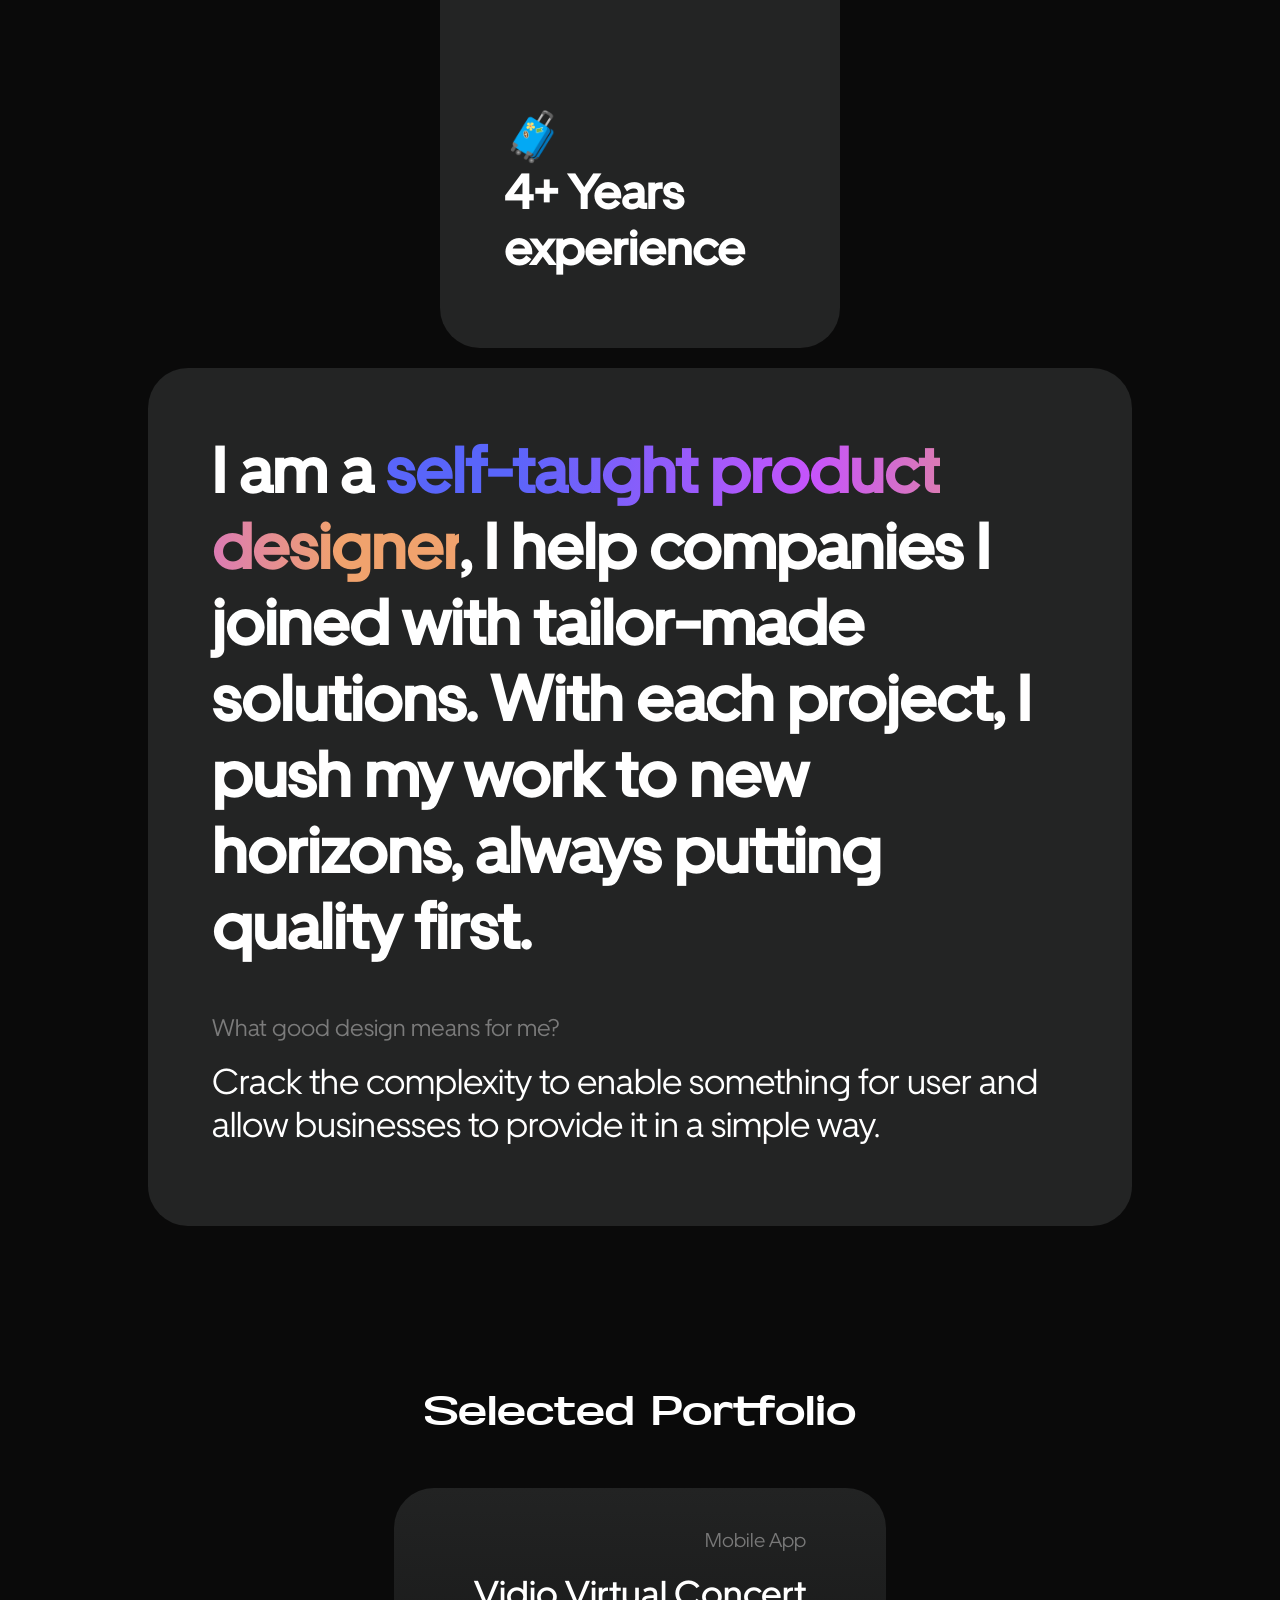
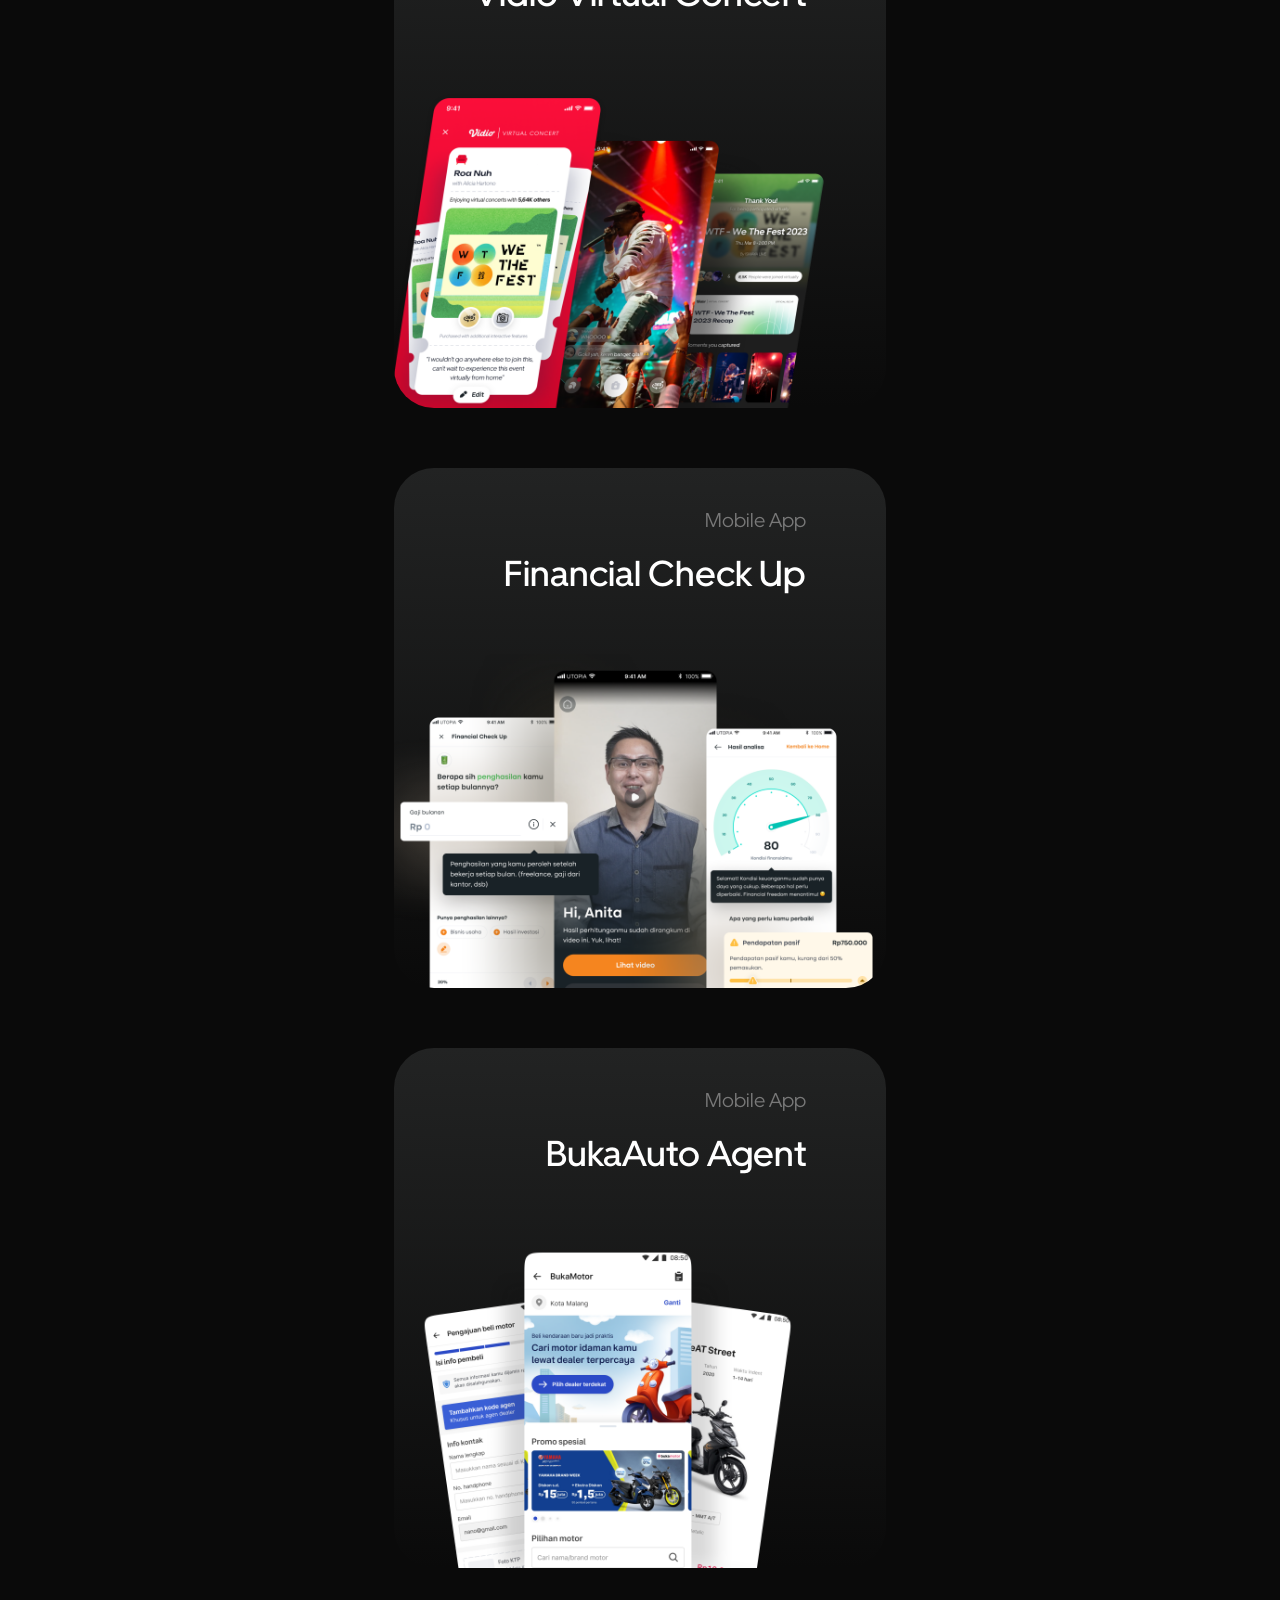
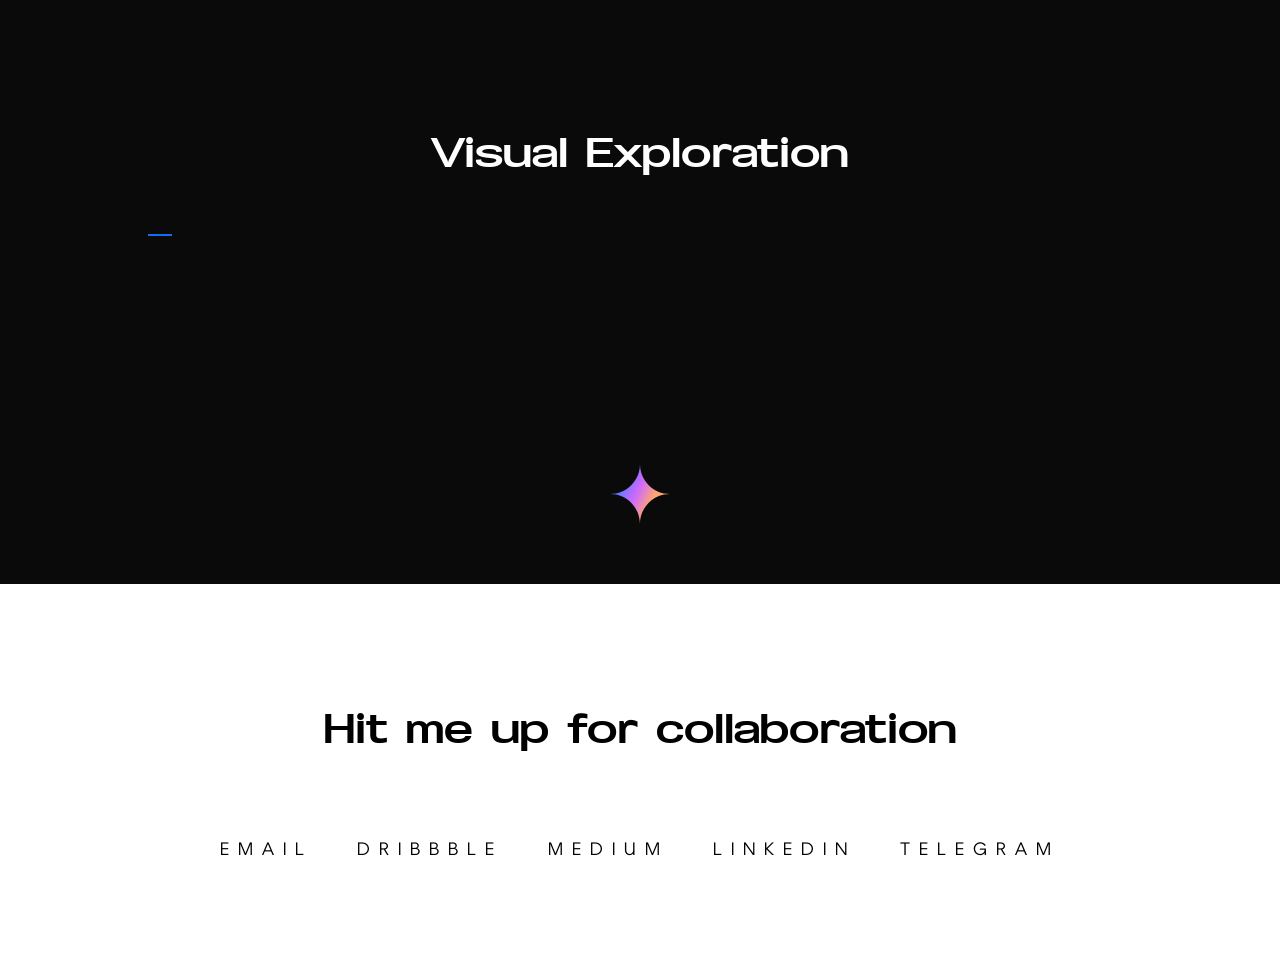
==== commit 463c6195: "fixing container in small device" ====
--- a/index.html
+++ b/index.html
@@ -99,29 +99,31 @@
             <p class="subtitle">Help to engage your product performance. Control the entire experience. </p>
             <a target="_blank"
                 href="https://drive.google.com/file/d/1WU5t7-QizOpuaJsNHJ0V1bMNFbzboDWl/view?usp=sharing">
-                <button>See my resume <img src="/assets/Vector.svg" alt=""></button>
+                <button>See my resume <img src="/assets/arrow-up-right 1.svg" alt=""></button>
             </a>
         </div>
     </header>
     <main>
         <div class="wrap">
             <div id="brand-section">
-                <div class="inner-brand order-2 order-lg-1">
-                    <img class="mh-100" src="assets/img/logo/logo-greative.svg" alt="">
-                </div>
-                <div class="inner-brand order-2 order-lg-1">
-                    <img class="mh-100" src="assets/img/logo/logo-bukalapak.svg" alt="">
-                </div>
-                <div class="inner-brand order-1 order-lg-2 bukalapak">
-                    <img class="mh-100" src="assets/img/logo/logo-ukteam.svg" alt="">
-                </div>
-                <div class="inner-brand order-3">
-                    <img class="mh-100" src="assets/img/logo/logo-ukteam-1.svg" alt="">
+                <div class="inner-brand order-3 order-lg-1">
+                    <img class="brand" src="assets/img/logo/logo-greative.svg" alt="">
+                </div>
+                <div class="inner-brand order-1 order-lg-1">
+                    <img class="brand" src="assets/img/logo/logo-bukalapak.svg" alt="">
+                </div>
+                <div class="inner-brand order-2 order-lg-2">
+                    <img class="brand" src="assets/img/logo/logo-ukteam.svg" alt="">
+                </div>
+                <div class="inner-brand order-4">
+                    <img class="brand" src="assets/img/logo/logo-ukteam-1.svg" alt="">
                 </div>
             </div>
             <div id="about">
                 <div class="iam d-flex">
-                    <img class="foto" src="assets/img/Foto/nuha.png" alt="">
+                    <div class="desc smaller p-0">
+                        <img src="assets/img/Foto/nuha.png" alt="">
+                    </div>
                     <div class="desc smaller">
                         <h1>👋
                             </br> Hi, I’m Nuh</h1>
@@ -151,7 +153,7 @@
             </div>
             <div id="selected">
                 <h2>selected portfolio</h2>
-                <div class="wrap">
+                <div class="inner-wrap">
                     <a target="_blank"
                         href="https://tome.app/sandbox-a78/vidio-design-test-vidio-anywhere-live-roa-nuha-kalijaga-clenux0y009vd30cbbfau60oe">
                         <div class="selected d-flex flex-column">
--- a/sass/main.css
+++ b/sass/main.css
@@ -29,10 +29,6 @@
   box-sizing: border-box;
 }
 
-img, svg {
-  max-width: 100%;
-}
-
 html, body {
   height: 100%;
   width: 100%;
@@ -154,7 +150,7 @@
   }
 }
 
-header .wrap {
+header .inner-wrap {
   gap: 0px;
 }
 
@@ -170,6 +166,9 @@
   flex-wrap: wrap;
   justify-content: space-evenly;
   padding: 52px 0px;
+  width: 100%;
+  gap: 20px;
+  row-gap: 24px;
 }
 main #brand-section .inner-brand {
   display: flex;
@@ -178,12 +177,22 @@
   height: 48px;
   width: 260px;
 }
+@media (width <= 640px) {
+  main #brand-section .inner-brand, main #brand-section .brand {
+    width: 130px !important;
+  }
+}
 main #about {
   display: flex;
   flex-direction: column;
   gap: 20px;
   margin-top: -80px;
   align-items: center;
+}
+@media (width <= 640px) {
+  main #about {
+    margin-top: -120px;
+  }
 }
 main #about .iam {
   gap: 20px;
@@ -191,11 +200,6 @@
   flex-wrap: wrap;
   justify-content: center;
 }
-main #about .iam img {
-  width: 400px;
-  height: 400px;
-  border-radius: 40px;
-}
 main #about .desc {
   background: #232424;
   border-radius: 40px;
@@ -236,6 +240,7 @@
   display: flex;
   justify-content: flex-end;
   aspect-ratio: 1/1;
+  overflow: hidden;
 }
 main #about .desc.smaller h1 {
   font-family: Uber Medium;
@@ -255,7 +260,7 @@
   font-family: specify;
   font-weight: 700;
 }
-main #selected .wrap {
+main #selected .inner-wrap {
   display: flex;
   flex-direction: column;
   gap: 60px;
@@ -431,7 +436,7 @@
   header {
     height: 322px;
   }
-  header .wrap {
+  header .inner-wrap {
     height: 100%;
   }
   header .title {
@@ -460,7 +465,13 @@
     bottom: 15px;
   }
   header button {
-    margin-bottom: 40px;
+    margin-bottom: 40px !important;
+    padding: 8px 16px !important;
+    font-size: 14px !important;
+    align-items: center !important;
+  }
+  header button img {
+    margin-left: 10px !important;
   }
   main #about .desc {
     padding: 36px;
@@ -491,14 +502,11 @@
     font-size: 20px;
     line-height: 28px;
   }
-  main #about .foto {
-    border-radius: 20px !important;
-    width: 320px !important;
-    height: 320px !important;
-  }
   main #about .smaller {
-    width: 320px;
-    height: 320px;
+    height: auto;
+    max-width: 100%;
+    width: 400px;
+    height: 400px;
     border-radius: 20px;
     aspect-ratio: 1/1;
     padding: 36px;
@@ -508,16 +516,13 @@
     font-size: 36px !important;
     line-height: 44px !important;
   }
-  main #brand-selection {
+  main .inner-wrap > #brand-selection {
     padding: 24px 0px;
-  }
-  main #brand-selection .inner-brand {
-    height: 24px !important;
   }
   main #selected {
     gap: 20px;
   }
-  main #selected .wrap {
+  main #selected .inner-wrap {
     gap: 20px;
   }
   main #selected .selected {
@@ -526,7 +531,9 @@
     border-radius: 20px;
   }
   main #selected .selected__header {
-    padding: 0px;
+    padding: 20px;
+    padding-bottom: 0px;
+    gap: 0px;
   }
   main #selected .selected__header p {
     text-align: center !important;
@@ -547,8 +554,8 @@
   }
   main #selected .selected__body {
     position: relative;
-    padding: 20px 12px;
-    gap: 20px;
+    padding: 0px;
+    gap: 34px;
     display: flex;
     flex-direction: column;
   }
@@ -632,9 +639,20 @@
   }
 }
 @media (width <= 640px) {
-  main #about .iam.smaller {
+  main .wrap #about .iam.smaller {
     aspect-ratio: unset;
     width: 400px !important;
     display: none;
+    aspect-ratio: 1/1;
+    border-radius: 20px !important;
+  }
+  main .wrap #about .iam > .smaller, main .wrap #about .foto {
+    border-radius: 20px !important;
+    max-width: 100%;
+    width: 100% !important;
+    height: auto !important;
+  }
+  main .wrap #brand-selection .inner-brand {
+    width: 130px !important;
   }
 }/*# sourceMappingURL=main.css.map */
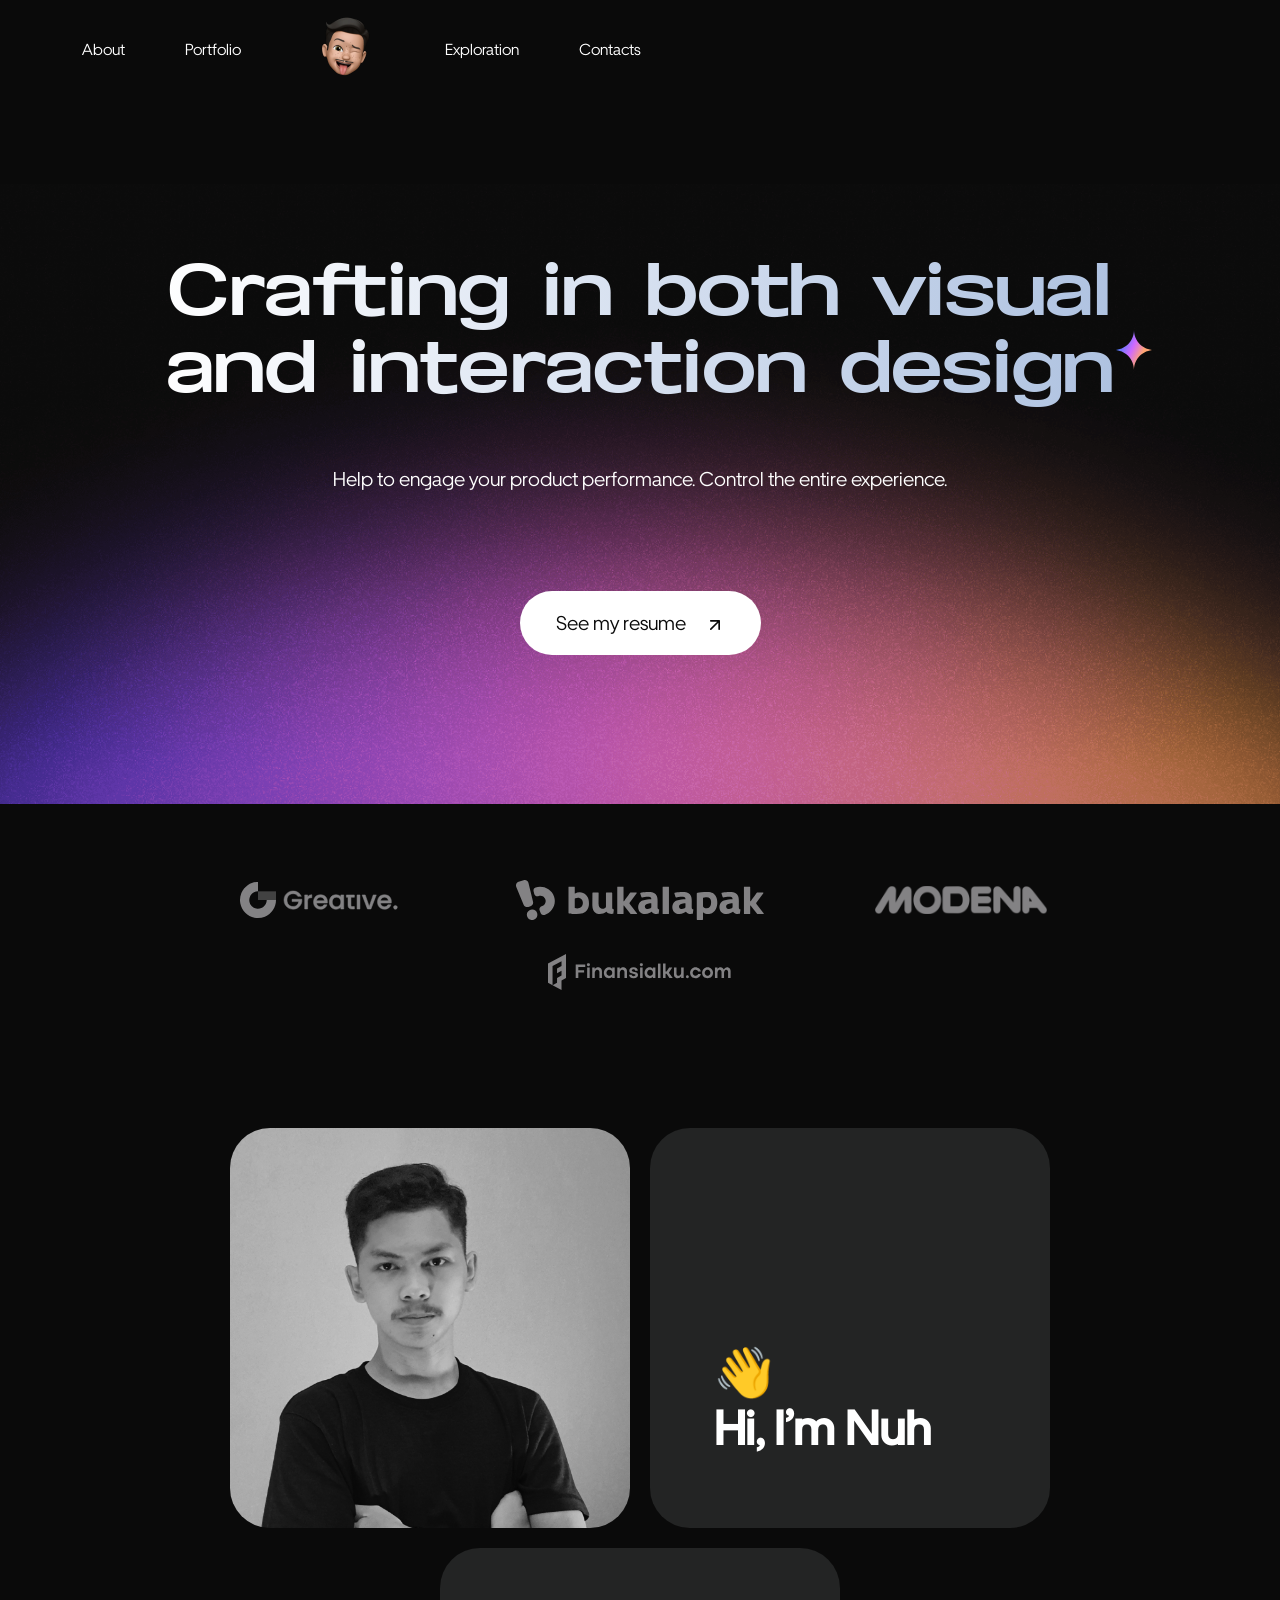
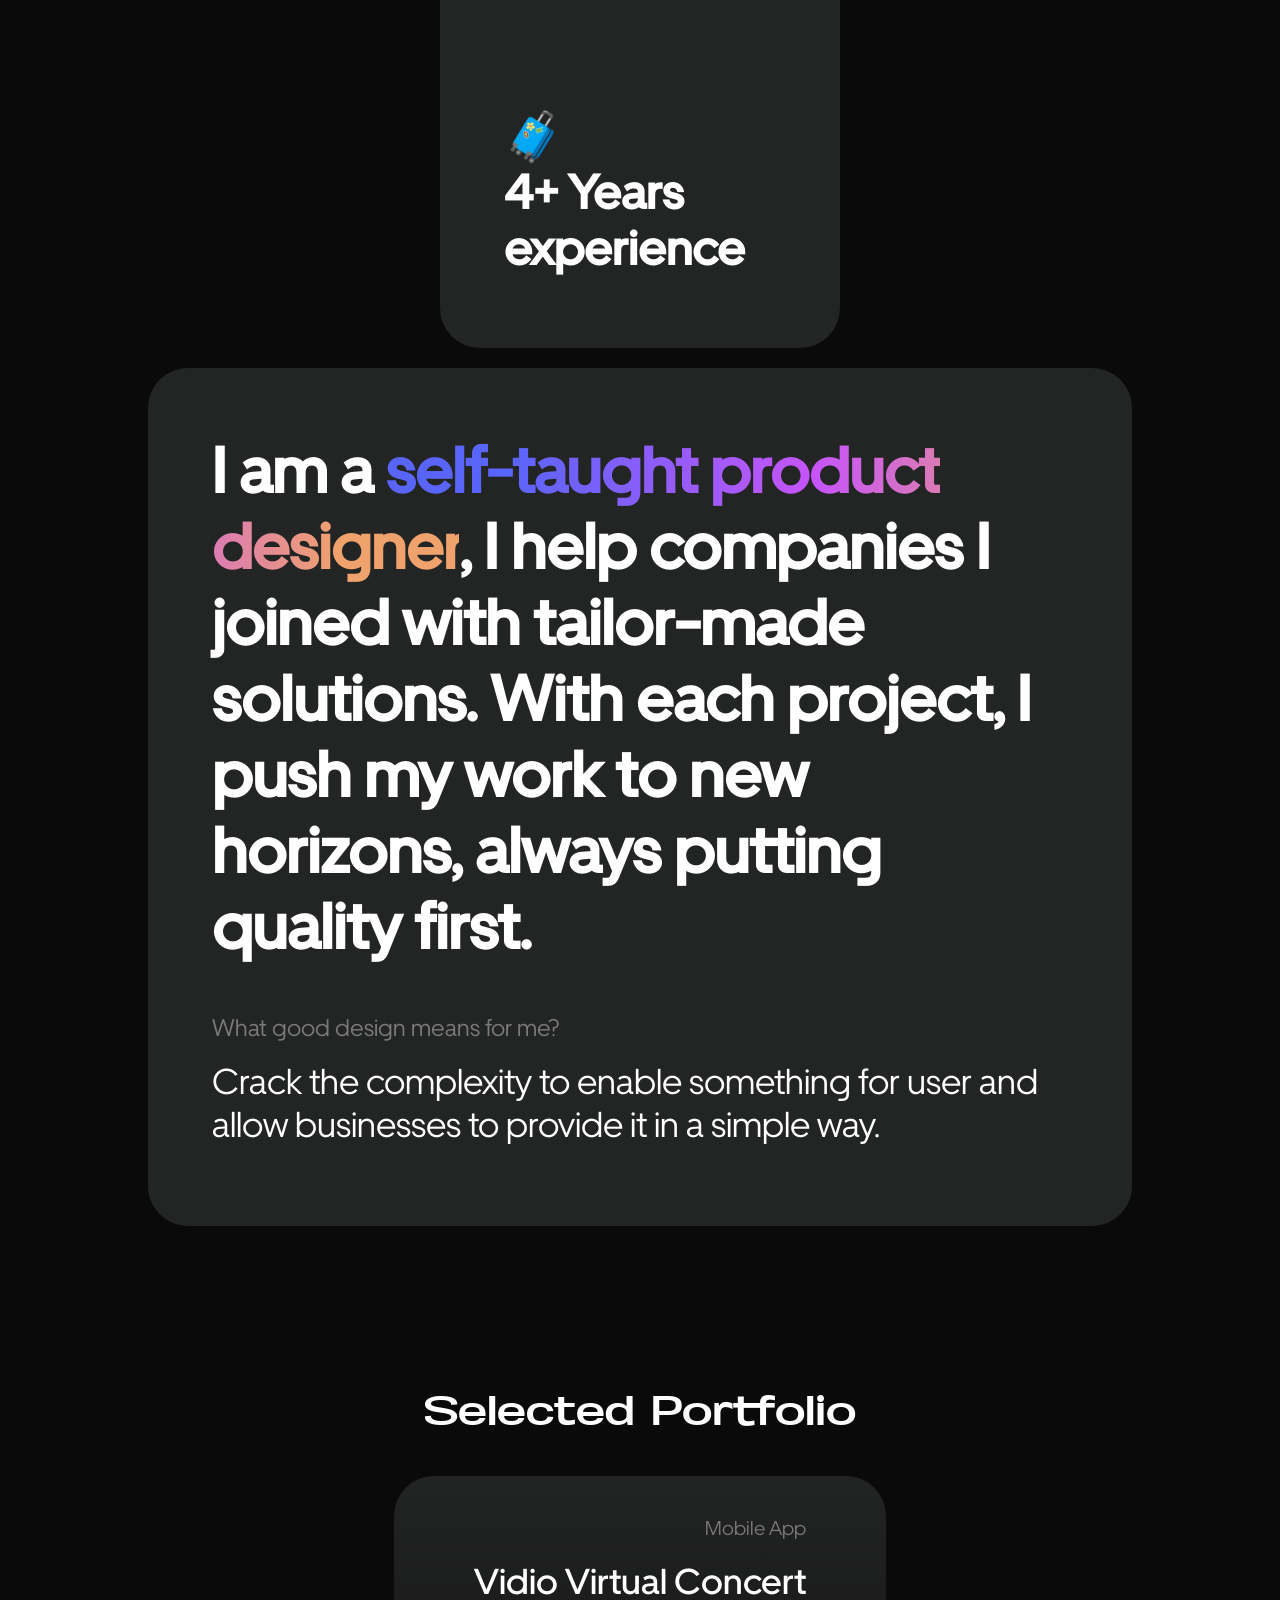
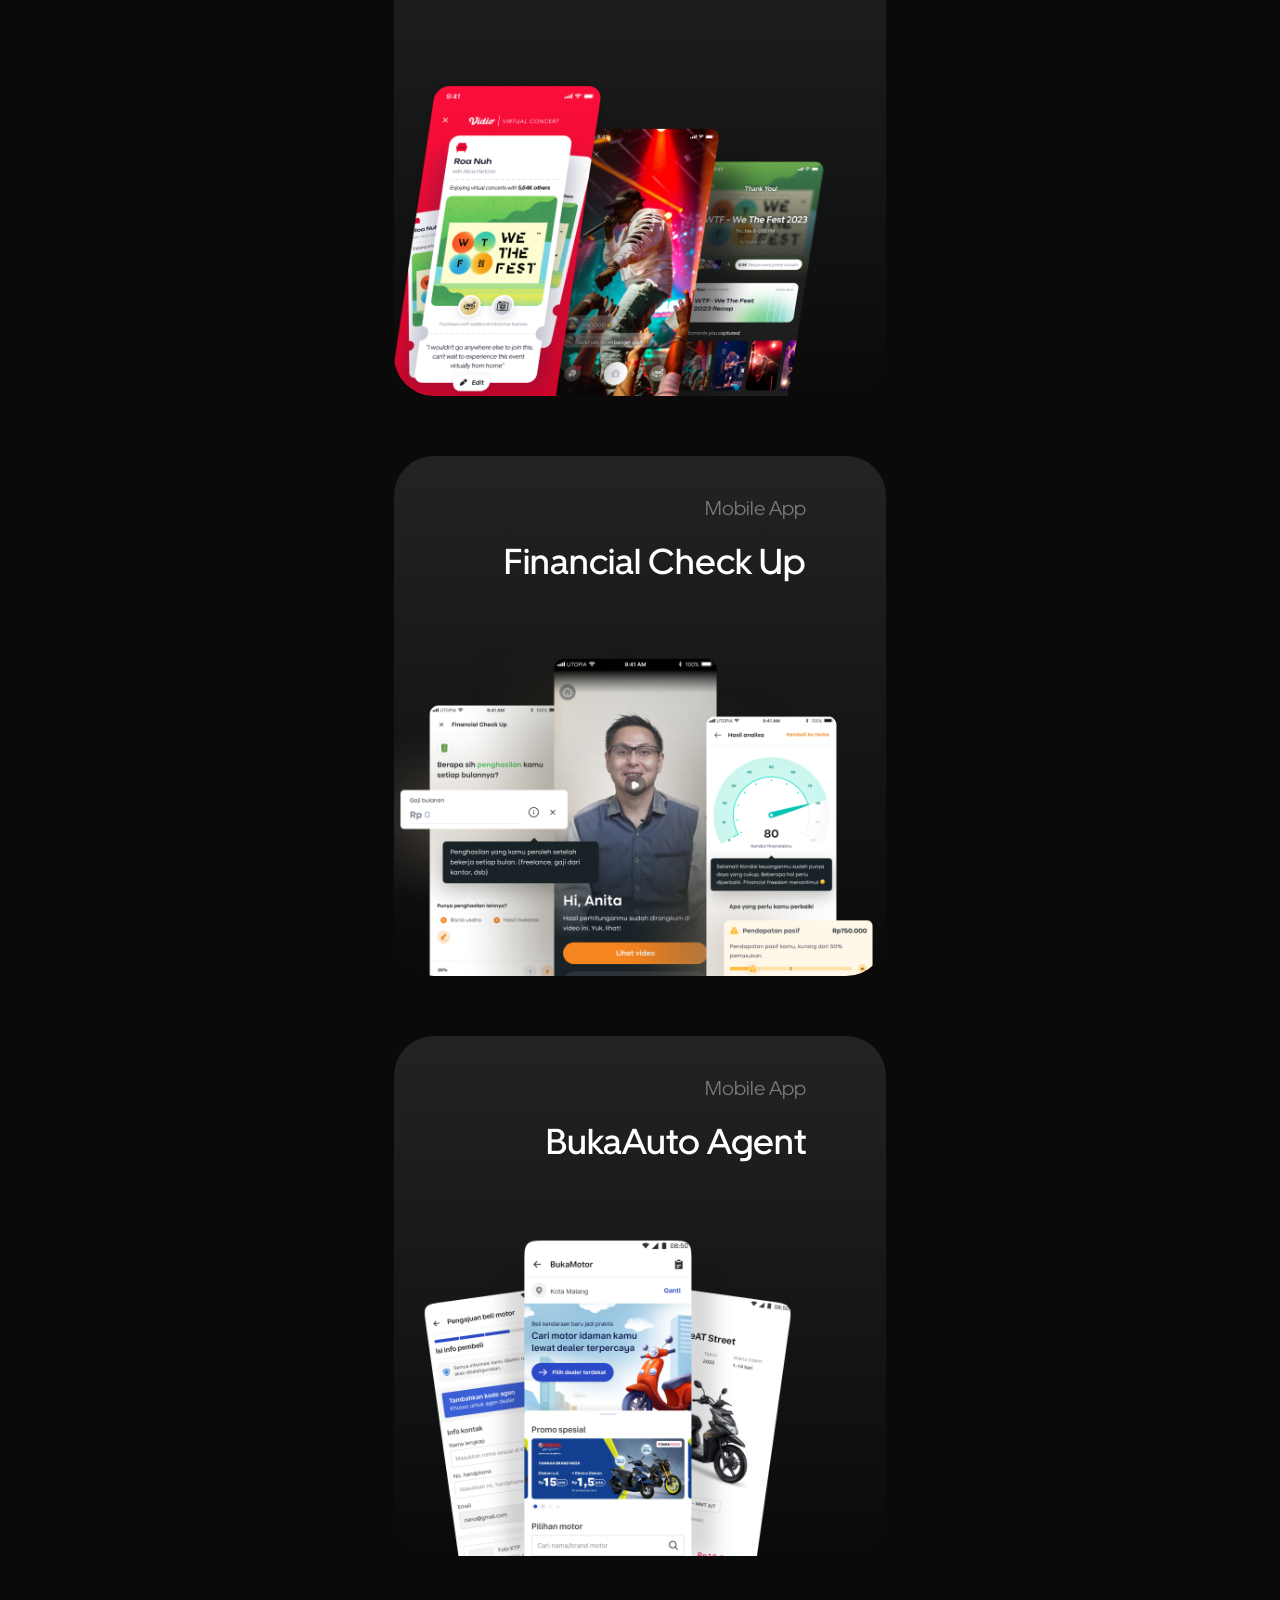
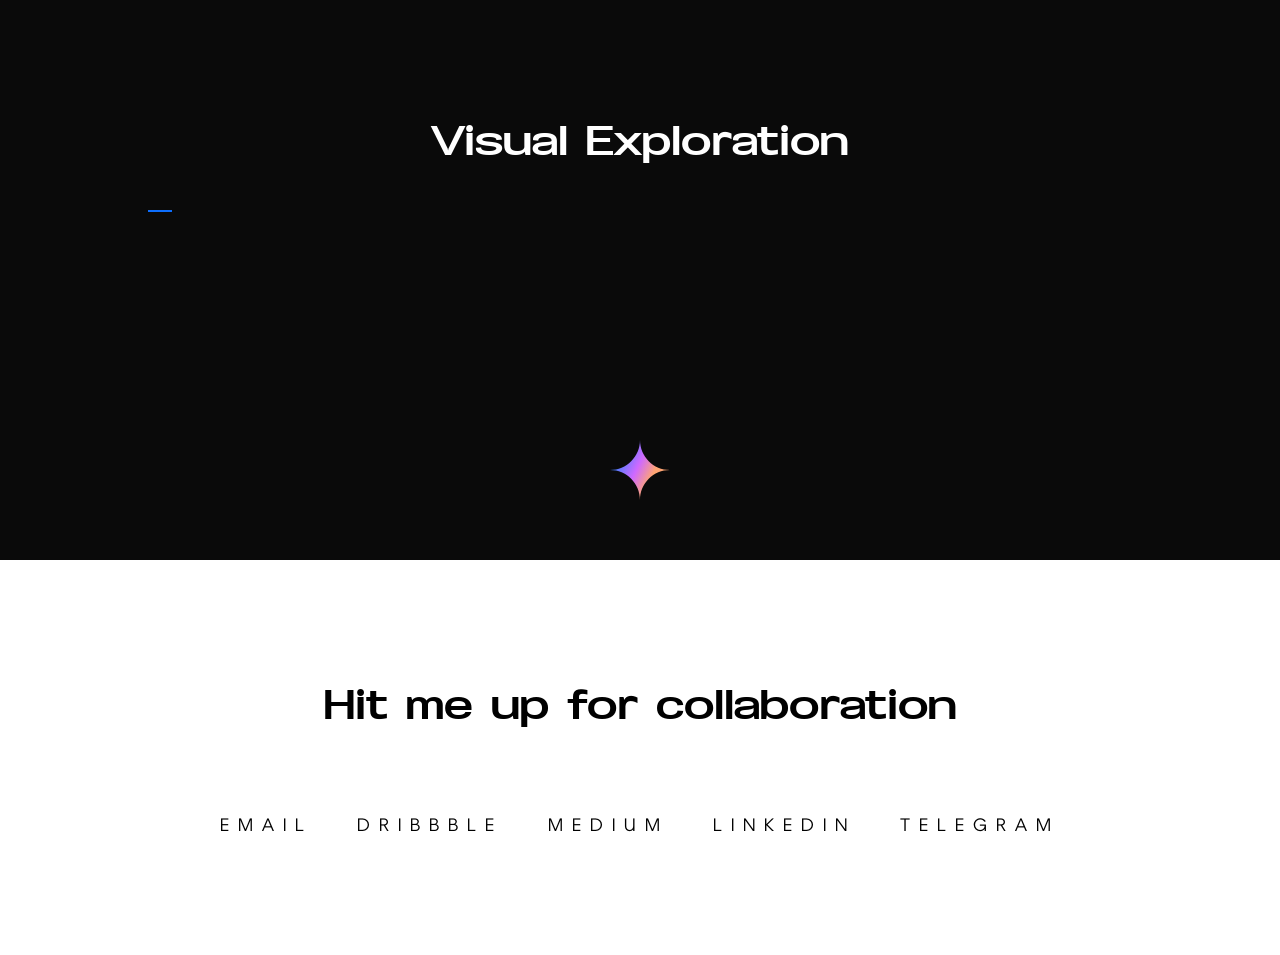
==== commit 7fcef990: "fixing padding in each header of a section" ====
--- a/index.html
+++ b/index.html
@@ -194,7 +194,7 @@
             </div>
             <div id="visual">
                 <h2>Visual Exploration</h2>
-                <div class="slider box slick-slider center py-4">
+                <div class="slider box slick-slider center p-0 py-lg-4">
                     <a target="_blank" href="https://dribbble.com/shots/21171427-Landing-Page-Digital-Agency">
                         <img src="https://cdn.dribbble.com/userupload/6173289/file/original-4c67ae0beddb29ec4701c2e7c8cdf53f.png?compress=1&resize=2048x1536"
                             alt="">
--- a/sass/main.css
+++ b/sass/main.css
@@ -55,7 +55,7 @@
   line-height: 50px;
   color: #FFFFFF;
   text-transform: capitalize;
-  margin-bottom: 12px;
+  margin-bottom: 0px;
 }
 
 p, a {
@@ -150,7 +150,7 @@
   }
 }
 
-header .inner-wrap {
+header .wrap {
   gap: 0px;
 }
 
